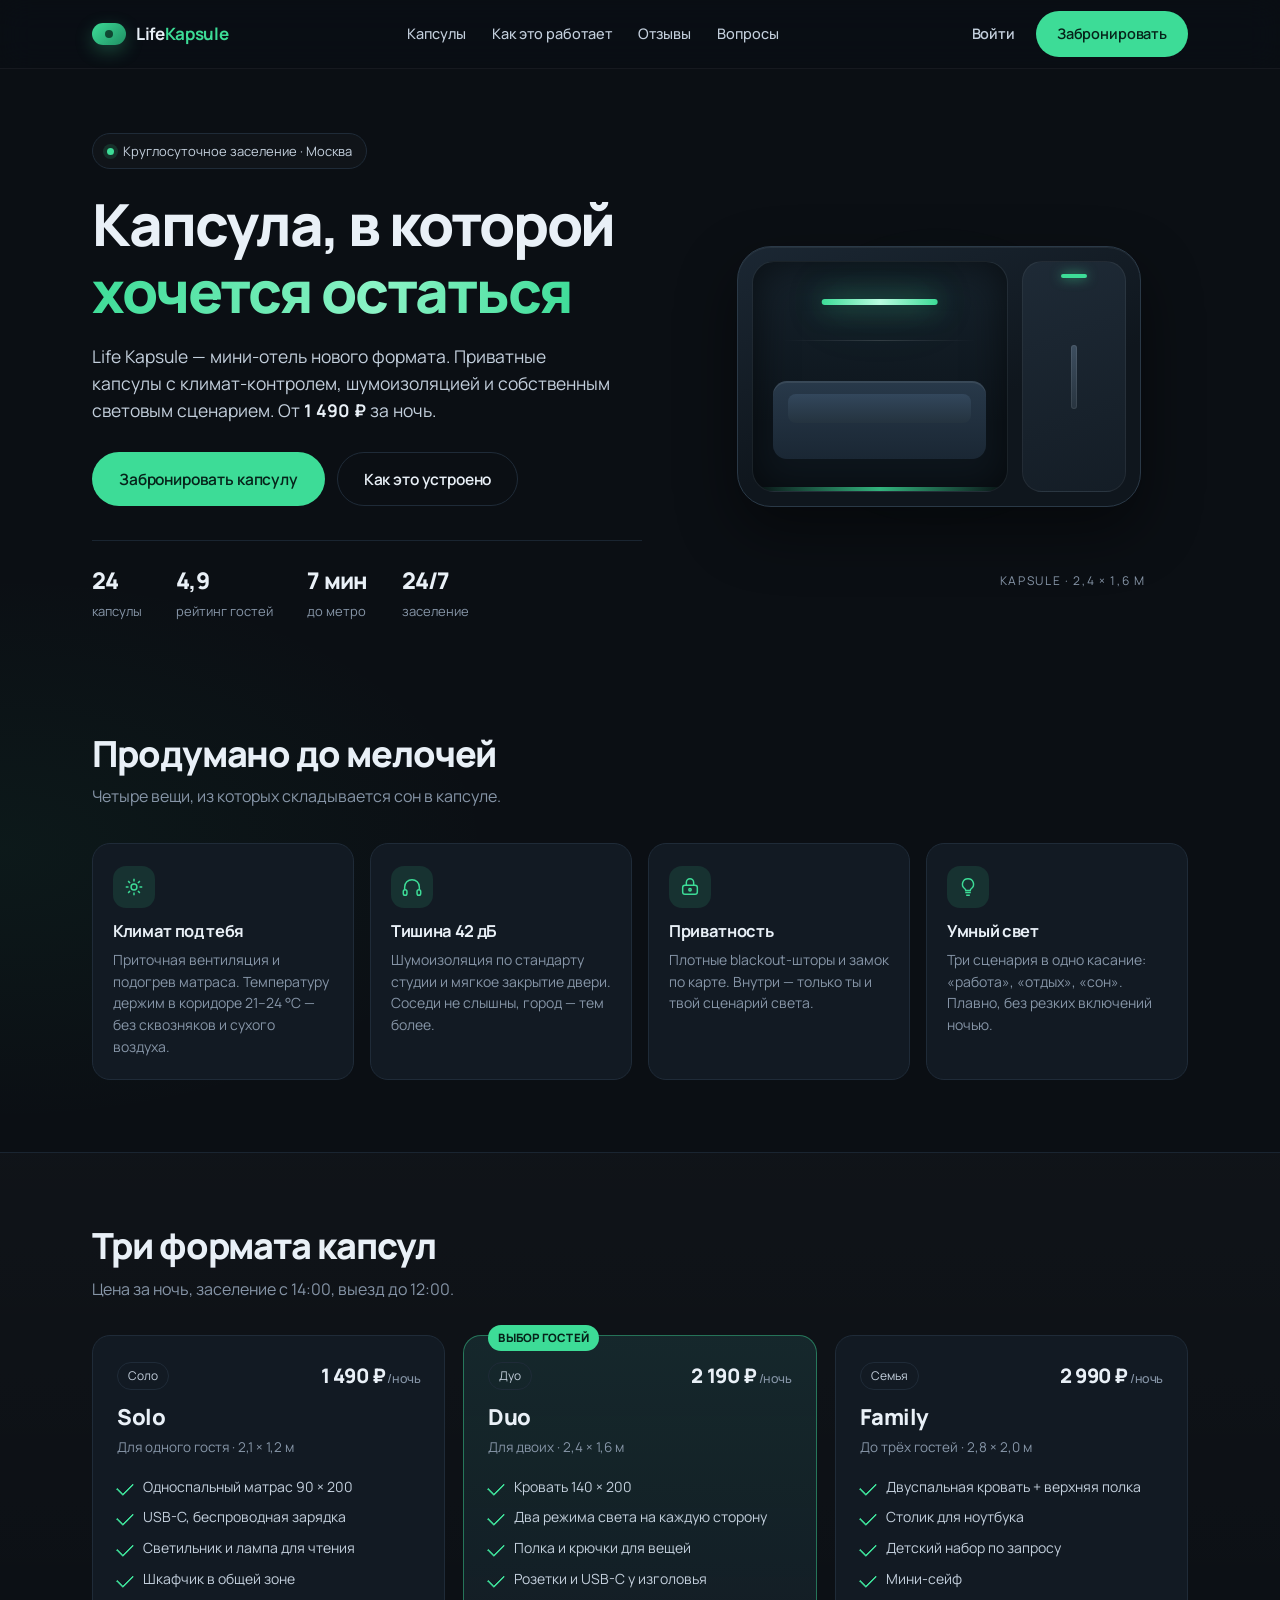
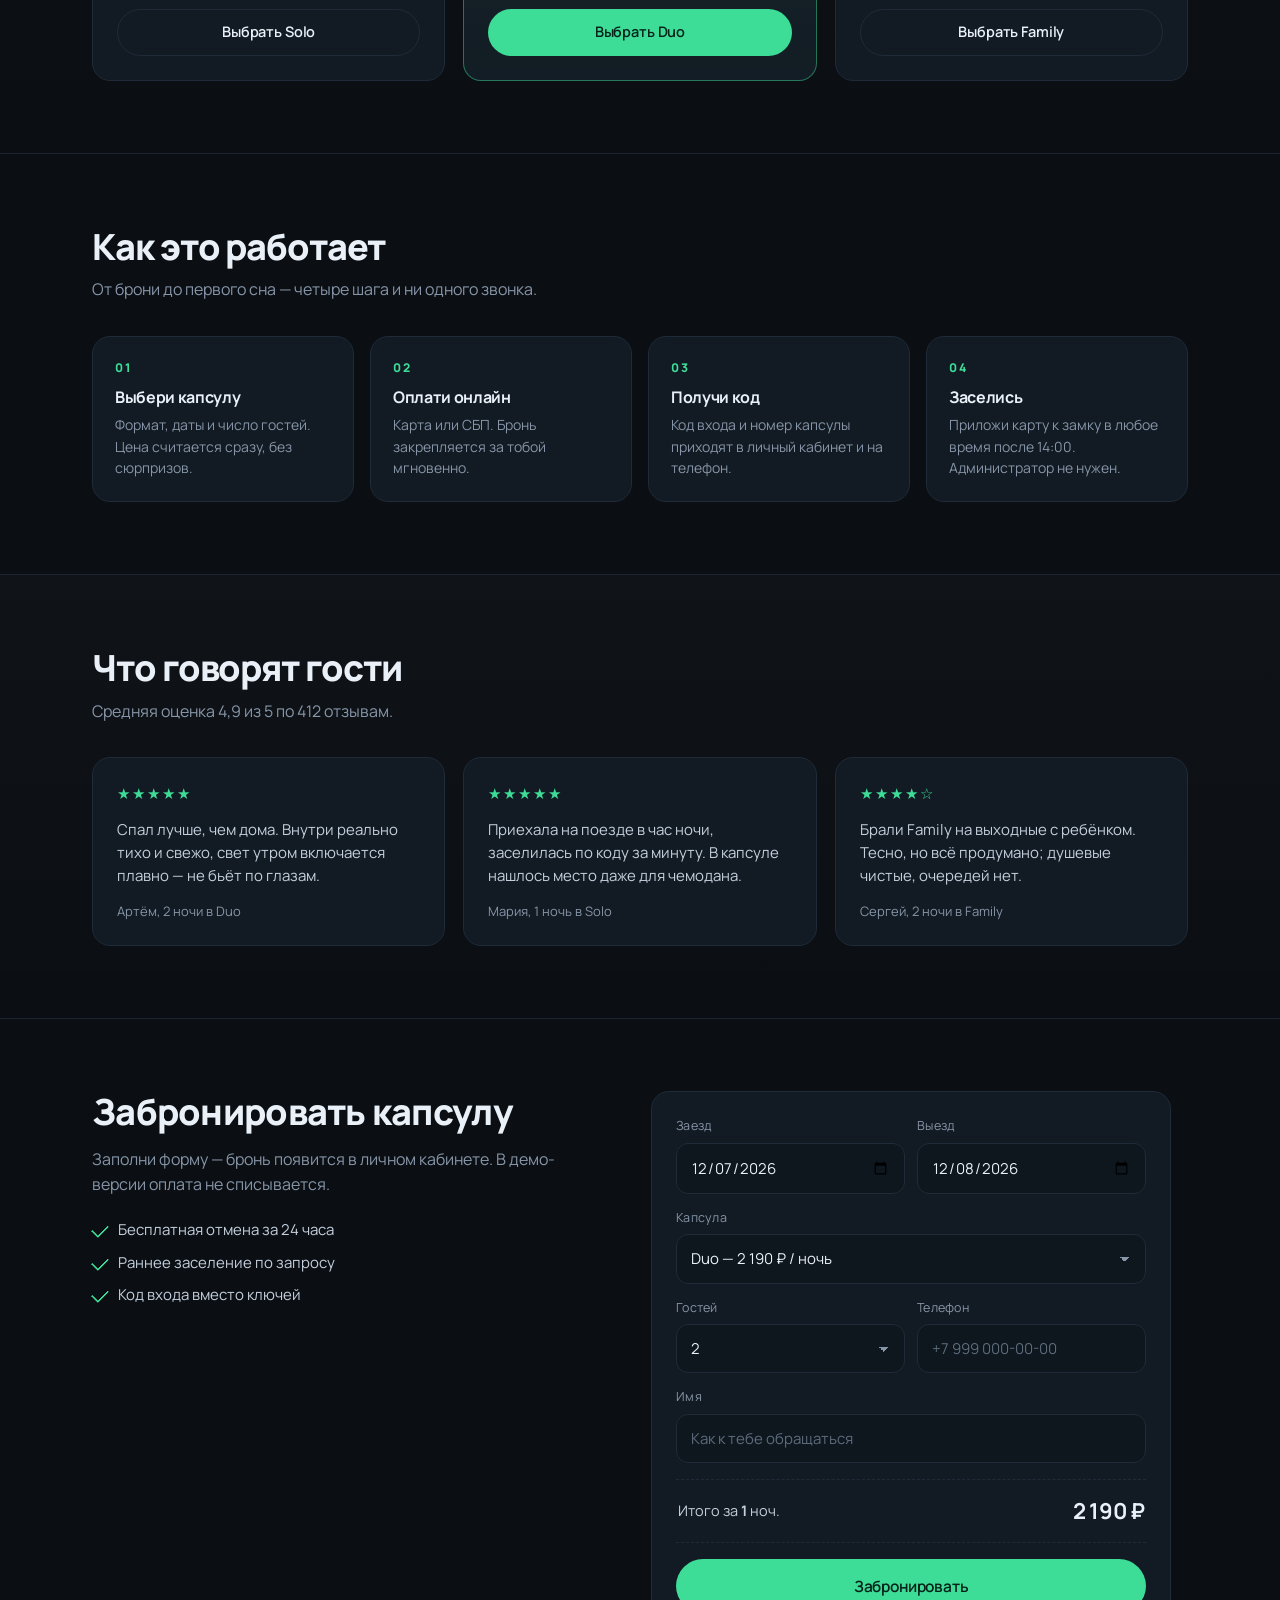
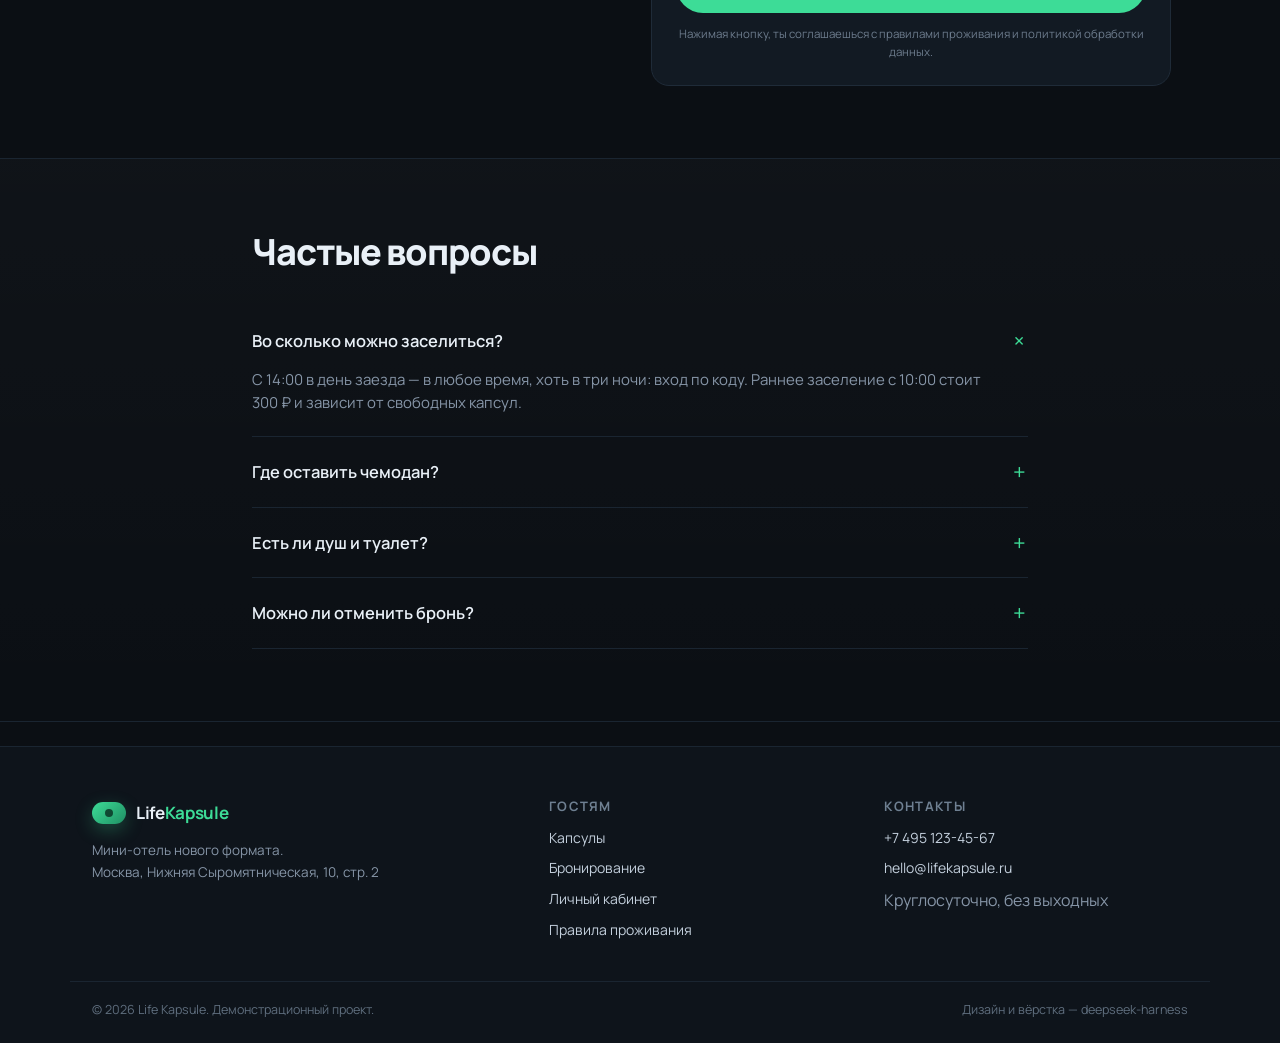
==== index.html @ 05066572 "Life Kapsule: initial" ====
<!doctype html>
<html lang="ru">
<head>
<meta charset="utf-8">
<meta name="viewport" content="width=device-width, initial-scale=1">
<title>Life Kapsule — капсульный мини-отель в Москве</title>
<meta name="description" content="Life Kapsule — приватные капсулы с климат-контролем, шумоизоляцией и умным светом. От 1 490 ₽ за ночь в центре Москвы.">
<meta property="og:title" content="Life Kapsule — капсула, в которой хочется остаться">
<meta property="og:description" content="Мини-отель нового формата: приватные капсулы, тишина и сервис отеля.">
<meta name="theme-color" content="#0B0F14">
<link rel="icon" href="data:image/svg+xml,%3Csvg xmlns='http://www.w3.org/2000/svg' viewBox='0 0 32 32'%3E%3Crect width='32' height='32' rx='9' fill='%230B0F14'/%3E%3Crect x='7' y='11' width='18' height='10' rx='5' fill='%233DDC97'/%3E%3C/svg%3E">
<link rel="preconnect" href="https://fonts.googleapis.com">
<link rel="preconnect" href="https://fonts.gstatic.com" crossorigin>
<link href="https://fonts.googleapis.com/css2?family=Manrope:wght@400;500;600;700;800&display=swap" rel="stylesheet">
<link rel="stylesheet" href="assets/css/style.css">
</head>
<body data-page="landing">

<header class="site-header">
  <div class="container header-inner">
    <a class="brand" href="index.html" aria-label="Life Kapsule — на главную">
      <span class="brand-mark" aria-hidden="true"><i></i></span>
      <span class="brand-text">Life<b>Kapsule</b></span>
    </a>

    <nav class="nav" id="nav" aria-label="Основная навигация">
      <a href="#capsules">Капсулы</a>
      <a href="#how">Как это работает</a>
      <a href="#reviews">Отзывы</a>
      <a href="#faq">Вопросы</a>
      <a href="lk.html" class="nav-lk">Личный кабинет</a>
    </nav>

    <div class="header-actions">
      <a class="btn btn-ghost" href="lk.html">Войти</a>
      <a class="btn btn-primary" href="#booking">Забронировать</a>
      <button class="burger" id="burger" aria-label="Меню" aria-expanded="false" aria-controls="nav">
        <span></span><span></span><span></span>
      </button>
    </div>
  </div>
</header>

<main>

  <!-- HERO -->
  <section class="hero">
    <div class="container hero-grid">
      <div class="hero-copy">
        <p class="eyebrow"><span class="dot-live"></span> Круглосуточное заселение · Москва</p>
        <h1>Капсула, в которой<br><span class="grad">хочется остаться</span></h1>
        <p class="lead">Life Kapsule — мини-отель нового формата. Приватные капсулы с климат-контролем,
          шумоизоляцией и собственным световым сценарием. От <b>1 490 ₽</b> за ночь.</p>
        <div class="hero-actions">
          <a class="btn btn-primary btn-lg" href="#booking">Забронировать капсулу</a>
          <a class="btn btn-outline btn-lg" href="#how">Как это устроено</a>
        </div>
        <dl class="stats">
          <div><dt>24</dt><dd>капсулы</dd></div>
          <div><dt>4,9</dt><dd>рейтинг гостей</dd></div>
          <div><dt>7 мин</dt><dd>до метро</dd></div>
          <div><dt>24/7</dt><dd>заселение</dd></div>
        </dl>
      </div>

      <div class="hero-visual" aria-hidden="true">
        <div class="capsule-art">
          <div class="capsule-glow"></div>
          <div class="capsule-shell">
            <div class="capsule-window">
              <div class="capsule-lamp"></div>
              <div class="capsule-mattress"></div>
              <div class="capsule-glowline"></div>
            </div>
            <div class="capsule-door">
              <span class="capsule-led"></span>
              <span class="capsule-handle"></span>
            </div>
          </div>
          <div class="capsule-caption">kapsule · 2,4 × 1,6 м</div>
        </div>
      </div>
    </div>
  </section>

  <!-- FEATURES -->
  <section class="section" id="features">
    <div class="container">
      <div class="section-head">
        <h2>Продумано до мелочей</h2>
        <p>Четыре вещи, из которых складывается сон в капсуле.</p>
      </div>
      <div class="grid-4">
        <article class="feature">
          <span class="feature-ico" aria-hidden="true">
            <svg viewBox="0 0 24 24" fill="none" stroke="currentColor" stroke-width="1.6"><path d="M12 3v3M12 18v3M3 12h3M18 12h3M5.6 5.6l2.1 2.1M16.3 16.3l2.1 2.1M18.4 5.6l-2.1 2.1M7.7 16.3l-2.1 2.1"/><circle cx="12" cy="12" r="3.2"/></svg>
          </span>
          <h3>Климат под тебя</h3>
          <p>Приточная вентиляция и подогрев матраса. Температуру держим в коридоре 21–24 °C — без сквозняков и сухого воздуха.</p>
        </article>
        <article class="feature">
          <span class="feature-ico" aria-hidden="true">
            <svg viewBox="0 0 24 24" fill="none" stroke="currentColor" stroke-width="1.6"><path d="M4 15v-3a8 8 0 1 1 16 0v3"/><rect x="2.5" y="15" width="4" height="6" rx="2"/><rect x="17.5" y="15" width="4" height="6" rx="2"/></svg>
          </span>
          <h3>Тишина 42 дБ</h3>
          <p>Шумоизоляция по стандарту студии и мягкое закрытие двери. Соседи не слышны, город — тем более.</p>
        </article>
        <article class="feature">
          <span class="feature-ico" aria-hidden="true">
            <svg viewBox="0 0 24 24" fill="none" stroke="currentColor" stroke-width="1.6"><rect x="4" y="10" width="16" height="10" rx="2.5"/><path d="M8 10V7a4 4 0 0 1 8 0v3"/><circle cx="12" cy="15" r="1.3"/></svg>
          </span>
          <h3>Приватность</h3>
          <p>Плотные blackout-шторы и замок по карте. Внутри — только ты и твой сценарий света.</p>
        </article>
        <article class="feature">
          <span class="feature-ico" aria-hidden="true">
            <svg viewBox="0 0 24 24" fill="none" stroke="currentColor" stroke-width="1.6"><path d="M9 18h6M10 21h4"/><path d="M12 3a6 6 0 0 0-3.5 10.9c.6.5 1 1.2 1 2h5c0-.8.4-1.5 1-2A6 6 0 0 0 12 3Z"/></svg>
          </span>
          <h3>Умный свет</h3>
          <p>Три сценария в одно касание: «работа», «отдых», «сон». Плавно, без резких включений ночью.</p>
        </article>
      </div>
    </div>
  </section>

  <!-- CAPSULES -->
  <section class="section section-alt" id="capsules">
    <div class="container">
      <div class="section-head">
        <h2>Три формата капсул</h2>
        <p>Цена за ночь, заселение с 14:00, выезд до 12:00.</p>
      </div>

      <div class="grid-3" id="capsuleCards">
        <article class="card capsule-card" data-type="Solo">
          <div class="card-top">
            <span class="tag">Соло</span>
            <span class="price">1 490 ₽<small>/ночь</small></span>
          </div>
          <h3>Solo</h3>
          <p class="card-sub">Для одного гостя · 2,1 × 1,2 м</p>
          <ul class="ticks">
            <li>Односпальный матрас 90 × 200</li>
            <li>USB-C, беспроводная зарядка</li>
            <li>Светильник и лампа для чтения</li>
            <li>Шкафчик в общей зоне</li>
          </ul>
          <button class="btn btn-outline btn-block choose" data-capsule="Solo">Выбрать Solo</button>
        </article>

        <article class="card capsule-card featured" data-type="Duo">
          <span class="badge">Выбор гостей</span>
          <div class="card-top">
            <span class="tag">Дуо</span>
            <span class="price">2 190 ₽<small>/ночь</small></span>
          </div>
          <h3>Duo</h3>
          <p class="card-sub">Для двоих · 2,4 × 1,6 м</p>
          <ul class="ticks">
            <li>Кровать 140 × 200</li>
            <li>Два режима света на каждую сторону</li>
            <li>Полка и крючки для вещей</li>
            <li>Розетки и USB-C у изголовья</li>
          </ul>
          <button class="btn btn-primary btn-block choose" data-capsule="Duo">Выбрать Duo</button>
        </article>

        <article class="card capsule-card" data-type="Family">
          <div class="card-top">
            <span class="tag">Семья</span>
            <span class="price">2 990 ₽<small>/ночь</small></span>
          </div>
          <h3>Family</h3>
          <p class="card-sub">До трёх гостей · 2,8 × 2,0 м</p>
          <ul class="ticks">
            <li>Двуспальная кровать + верхняя полка</li>
            <li>Столик для ноутбука</li>
            <li>Детский набор по запросу</li>
            <li>Мини-сейф</li>
          </ul>
          <button class="btn btn-outline btn-block choose" data-capsule="Family">Выбрать Family</button>
        </article>
      </div>
    </div>
  </section>

  <!-- HOW -->
  <section class="section" id="how">
    <div class="container">
      <div class="section-head">
        <h2>Как это работает</h2>
        <p>От брони до первого сна — четыре шага и ни одного звонка.</p>
      </div>
      <ol class="steps">
        <li class="step"><span class="step-n">01</span><h3>Выбери капсулу</h3><p>Формат, даты и число гостей. Цена считается сразу, без сюрпризов.</p></li>
        <li class="step"><span class="step-n">02</span><h3>Оплати онлайн</h3><p>Карта или СБП. Бронь закрепляется за тобой мгновенно.</p></li>
        <li class="step"><span class="step-n">03</span><h3>Получи код</h3><p>Код входа и номер капсулы приходят в личный кабинет и на телефон.</p></li>
        <li class="step"><span class="step-n">04</span><h3>Заселись</h3><p>Приложи карту к замку в любое время после 14:00. Администратор не нужен.</p></li>
      </ol>
    </div>
  </section>

  <!-- REVIEWS -->
  <section class="section section-alt" id="reviews">
    <div class="container">
      <div class="section-head">
        <h2>Что говорят гости</h2>
        <p>Средняя оценка 4,9 из 5 по 412 отзывам.</p>
      </div>
      <div class="grid-3">
        <figure class="review">
          <div class="stars" aria-label="5 из 5">★★★★★</div>
          <blockquote>Спал лучше, чем дома. Внутри реально тихо и свежо, свет утром включается плавно — не бьёт по глазам.</blockquote>
          <figcaption>Артём, 2 ночи в Duo</figcaption>
        </figure>
        <figure class="review">
          <div class="stars" aria-label="5 из 5">★★★★★</div>
          <blockquote>Приехала на поезде в час ночи, заселилась по коду за минуту. В капсуле нашлось место даже для чемодана.</blockquote>
          <figcaption>Мария, 1 ночь в Solo</figcaption>
        </figure>
        <figure class="review">
          <div class="stars" aria-label="4 из 5">★★★★☆</div>
          <blockquote>Брали Family на выходные с ребёнком. Тесно, но всё продумано; душевые чистые, очередей нет.</blockquote>
          <figcaption>Сергей, 2 ночи в Family</figcaption>
        </figure>
      </div>
    </div>
  </section>

  <!-- BOOKING -->
  <section class="section" id="booking">
    <div class="container booking-grid">
      <div class="booking-copy">
        <h2>Забронировать капсулу</h2>
        <p>Заполни форму — бронь появится в личном кабинете. В демо-версии оплата не списывается.</p>
        <ul class="ticks ticks-lg">
          <li>Бесплатная отмена за 24 часа</li>
          <li>Раннее заселение по запросу</li>
          <li>Код входа вместо ключей</li>
        </ul>
      </div>

      <form class="card form" id="bookingForm" novalidate>
        <div class="field-row">
          <label class="field">
            <span>Заезд</span>
            <input type="date" id="checkin" name="checkin" required>
          </label>
          <label class="field">
            <span>Выезд</span>
            <input type="date" id="checkout" name="checkout" required>
          </label>
        </div>

        <label class="field">
          <span>Капсула</span>
          <select id="capsule" name="capsule" required>
            <option value="Solo" data-price="1490">Solo — 1 490 ₽ / ночь</option>
            <option value="Duo" data-price="2190" selected>Duo — 2 190 ₽ / ночь</option>
            <option value="Family" data-price="2990">Family — 2 990 ₽ / ночь</option>
          </select>
        </label>

        <div class="field-row">
          <label class="field">
            <span>Гостей</span>
            <select id="guests" name="guests">
              <option>1</option><option selected>2</option><option>3</option>
            </select>
          </label>
          <label class="field">
            <span>Телефон</span>
            <input type="tel" id="phone" name="phone" placeholder="+7 999 000-00-00" autocomplete="tel" required>
          </label>
        </div>

        <label class="field">
          <span>Имя</span>
          <input type="text" id="name" name="name" placeholder="Как к тебе обращаться" autocomplete="name" required>
        </label>

        <div class="total" id="total">
          <span>Итого за <b id="nights">1</b> ноч.</span>
          <strong id="totalSum">2 190 ₽</strong>
        </div>

        <button class="btn btn-primary btn-lg btn-block" type="submit">Забронировать</button>
        <p class="form-note">Нажимая кнопку, ты соглашаешься с правилами проживания и политикой обработки данных.</p>
        <p class="form-error" id="formError" role="alert" hidden></p>
      </form>
    </div>
  </section>

  <!-- FAQ -->
  <section class="section section-alt" id="faq">
    <div class="container narrow">
      <div class="section-head">
        <h2>Частые вопросы</h2>
      </div>
      <details class="faq" open>
        <summary>Во сколько можно заселиться?</summary>
        <p>С 14:00 в день заезда — в любое время, хоть в три ночи: вход по коду. Раннее заселение с 10:00 стоит 300 ₽ и зависит от свободных капсул.</p>
      </details>
      <details class="faq">
        <summary>Где оставить чемодан?</summary>
        <p>В капсуле есть полка под ручную кладь до 55 × 40 × 20 см. Для больших чемоданов — запирающиеся ячейки в общей зоне, бесплатно на время проживания.</p>
      </details>
      <details class="faq">
        <summary>Есть ли душ и туалет?</summary>
        <p>Да, общие душевые и санузлы на этаже — четыре кабины и две душевые. Полотенца, тапочки и косметика включены в стоимость.</p>
      </details>
      <details class="faq">
        <summary>Можно ли отменить бронь?</summary>
        <p>Бесплатно — не позднее чем за 24 часа до заезда. Позже удерживается стоимость первой ночи. Отмена — в личном кабинете, в один клик.</p>
      </details>
    </div>
  </section>

</main>

<footer class="site-footer">
  <div class="container footer-inner">
    <div class="footer-brand">
      <a class="brand" href="index.html">
        <span class="brand-mark" aria-hidden="true"><i></i></span>
        <span class="brand-text">Life<b>Kapsule</b></span>
      </a>
      <p>Мини-отель нового формата.<br>Москва, Нижняя Сыромятническая, 10, стр. 2</p>
    </div>
    <div class="footer-col">
      <h4>Гостям</h4>
      <a href="#capsules">Капсулы</a>
      <a href="#booking">Бронирование</a>
      <a href="lk.html">Личный кабинет</a>
      <a href="#faq">Правила проживания</a>
    </div>
    <div class="footer-col">
      <h4>Контакты</h4>
      <a href="tel:+74951234567">+7 495 123-45-67</a>
      <a href="mailto:hello@lifekapsule.ru">hello@lifekapsule.ru</a>
      <p class="muted">Круглосуточно, без выходных</p>
    </div>
  </div>
  <div class="container footer-bottom">
    <span>© 2026 Life Kapsule. Демонстрационный проект.</span>
    <span>Дизайн и вёрстка — deepseek-harness</span>
  </div>
</footer>

<div class="toast" id="toast" role="status" aria-live="polite"></div>

<script src="assets/js/app.js"></script>
</body>
</html>
---- assets/css/style.css ----
/* ============================================================
   Life Kapsule — общие стили
   ============================================================ */

:root{
  --bg:#0B0F14;
  --bg-soft:#0E141B;
  --surface:#121A23;
  --surface-2:#16202B;
  --line:#1F2B38;
  --line-soft:#1A2531;
  --ink:#E9F0F7;
  --ink-2:#C3CFDC;
  --muted:#8695A7;
  --accent:#3DDC97;
  --accent-2:#22B87A;
  --accent-soft:rgba(61,220,151,.12);
  --warn:#F2B25C;
  --danger:#FF6B6B;
  --radius:18px;
  --radius-sm:12px;
  --shadow:0 24px 60px rgba(0,0,0,.45);
  --container:1140px;
  --font:"Manrope",-apple-system,BlinkMacSystemFont,"Segoe UI",Roboto,Inter,sans-serif;
}

*{box-sizing:border-box}
html{scroll-behavior:smooth}
body{
  margin:0;
  background:
    radial-gradient(1200px 600px at 80% -10%, rgba(61,220,151,.10), transparent 60%),
    radial-gradient(900px 500px at 0% 20%, rgba(34,184,122,.06), transparent 55%),
    var(--bg);
  color:var(--ink);
  font-family:var(--font);
  font-size:16px;
  line-height:1.55;
  -webkit-font-smoothing:antialiased;
}
img{max-width:100%;display:block}
a{color:inherit;text-decoration:none}
button{font:inherit}
h1,h2,h3,h4{margin:0;line-height:1.15;letter-spacing:-.02em}
p{margin:0}
ul,ol{margin:0;padding:0;list-style:none}

.container{max-width:var(--container);margin:0 auto;padding:0 22px}
.narrow{max-width:820px}
.muted{color:var(--muted)}

/* ---------- buttons ---------- */
.btn{
  display:inline-flex;align-items:center;justify-content:center;gap:8px;
  border:1px solid transparent;border-radius:999px;
  padding:11px 20px;font-size:14.5px;font-weight:600;letter-spacing:-.01em;
  cursor:pointer;transition:transform .15s ease, background .2s ease, border-color .2s ease, color .2s ease;
  white-space:nowrap;
}
.btn:active{transform:translateY(1px)}
.btn-primary{background:var(--accent);color:#06231A}
.btn-primary:hover{background:#4FEBAA}
.btn-outline{border-color:var(--line);color:var(--ink);background:transparent}
.btn-outline:hover{border-color:#2E4054;background:rgba(255,255,255,.03)}
.btn-ghost{color:var(--ink-2);padding:10px 12px}
.btn-ghost:hover{color:var(--ink)}
.btn-lg{padding:14px 26px;font-size:15.5px}
.btn-block{width:100%}
.btn:focus-visible,a:focus-visible,input:focus-visible,select:focus-visible,summary:focus-visible{
  outline:2px solid var(--accent);outline-offset:2px
}

/* ---------- header ---------- */
.site-header{
  position:sticky;top:0;z-index:50;
  background:rgba(11,15,20,.72);
  backdrop-filter:saturate(160%) blur(16px);
  -webkit-backdrop-filter:saturate(160%) blur(16px);
  border-bottom:1px solid rgba(255,255,255,.05);
}
.header-inner{display:flex;align-items:center;justify-content:space-between;gap:16px;height:68px}
.brand{display:inline-flex;align-items:center;gap:10px;font-weight:700;font-size:17px;letter-spacing:-.02em}
.brand b{font-weight:700;color:var(--accent)}
.brand-mark{
  width:34px;height:22px;border-radius:11px;background:linear-gradient(135deg,#3DDC97,#1F8F63);
  display:inline-flex;align-items:center;justify-content:center;position:relative;flex:none;
  box-shadow:0 6px 18px rgba(61,220,151,.28);
}
.brand-mark i{width:8px;height:8px;border-radius:50%;background:#06231A;opacity:.75}

.nav{display:flex;align-items:center;gap:26px}
.nav a{color:var(--ink-2);font-size:14.5px;font-weight:500;transition:color .18s}
.nav a:hover{color:var(--ink)}
.nav-lk{display:none}
.header-actions{display:flex;align-items:center;gap:8px}

.burger{display:none;width:42px;height:42px;border:1px solid var(--line);border-radius:12px;background:transparent;cursor:pointer;padding:0;position:relative}
.burger span{position:absolute;left:11px;right:11px;height:2px;background:var(--ink);border-radius:2px;transition:.2s}
.burger span:nth-child(1){top:16px}
.burger span:nth-child(2){top:20px}
.burger span:nth-child(3){top:24px}
.burger[aria-expanded="true"] span:nth-child(1){transform:translateY(4px) rotate(45deg)}
.burger[aria-expanded="true"] span:nth-child(2){opacity:0}
.burger[aria-expanded="true"] span:nth-child(3){transform:translateY(-4px) rotate(-45deg)}

/* ---------- hero ---------- */
.hero{padding:64px 0 40px;overflow:hidden}
.hero-grid{display:grid;grid-template-columns:1.05fr .95fr;gap:48px;align-items:center}
.eyebrow{display:inline-flex;align-items:center;gap:9px;color:var(--ink-2);font-size:13px;
  border:1px solid var(--line);border-radius:999px;padding:7px 14px;background:rgba(255,255,255,.02)}
.dot-live{width:7px;height:7px;border-radius:50%;background:var(--accent);box-shadow:0 0 0 4px rgba(61,220,151,.14)}
.hero h1{font-size:clamp(36px,5vw,58px);font-weight:800;margin:22px 0 18px;letter-spacing:-.035em}
.grad{background:linear-gradient(100deg,#3DDC97,#8BF3C6 60%,#3DDC97);-webkit-background-clip:text;background-clip:text;color:transparent}
.lead{color:var(--ink-2);font-size:17.5px;max-width:520px}
.lead b{color:var(--ink)}
.hero-actions{display:flex;gap:12px;flex-wrap:wrap;margin:28px 0 34px}
.stats{display:flex;gap:34px;flex-wrap:wrap;margin:0;border-top:1px solid var(--line-soft);padding-top:22px}
.stats div{display:flex;flex-direction:column;gap:2px}
.stats dt{font-size:23px;font-weight:800;letter-spacing:-.03em}
.stats dd{margin:0;color:var(--muted);font-size:13px}

/* ---------- capsule illustration ---------- */
.hero-visual{display:flex;justify-content:center}
.capsule-art{position:relative;width:100%;max-width:470px;aspect-ratio:1/.92;display:grid;place-items:center}
.capsule-glow{position:absolute;inset:8% 4%;background:radial-gradient(closest-side,rgba(61,220,151,.22),transparent 70%);filter:blur(20px)}
.capsule-shell{
  position:relative;width:86%;aspect-ratio:1.55/1;border-radius:34px;
  background:linear-gradient(160deg,#1B2733,#0F161D 60%);
  border:1px solid #2A3947;
  box-shadow:var(--shadow), inset 0 1px 0 rgba(255,255,255,.06);
  display:flex;overflow:hidden;
}
.capsule-window{
  flex:1;margin:14px;border-radius:22px;position:relative;
  background:linear-gradient(180deg,#16222C,#0D151C 70%);
  border:1px solid rgba(255,255,255,.06);
  box-shadow:inset 0 0 40px rgba(0,0,0,.6);
  overflow:hidden;
}
.capsule-window::after{
  content:"";position:absolute;left:12%;right:12%;top:34%;height:1px;
  background:linear-gradient(90deg,transparent,rgba(255,255,255,.14),transparent);
}
.capsule-lamp{
  position:absolute;left:50%;top:16%;transform:translateX(-50%);
  width:46%;height:6px;border-radius:6px;background:linear-gradient(90deg,#3DDC97,#B9FBE0,#3DDC97);
  box-shadow:0 0 26px rgba(61,220,151,.65),0 0 60px rgba(61,220,151,.28);
}
.capsule-mattress{
  position:absolute;left:8%;right:8%;bottom:14%;height:34%;border-radius:14px;
  background:linear-gradient(180deg,#28394A,#1A2734);
  box-shadow:inset 0 2px 0 rgba(255,255,255,.08);
}
.capsule-mattress::before{
  content:"";position:absolute;left:7%;right:7%;top:16%;height:38%;border-radius:8px;
  background:linear-gradient(180deg,#33475C,#24333F);
}
.capsule-glowline{
  position:absolute;left:0;right:0;bottom:0;height:4px;
  background:linear-gradient(90deg,transparent,rgba(61,220,151,.8),transparent);
}
.capsule-door{
  width:26%;margin:14px 14px 14px 0;border-radius:20px;
  background:linear-gradient(160deg,#1E2A36,#141D26);
  border:1px solid rgba(255,255,255,.06);
  position:relative;display:grid;place-items:center;
}
.capsule-led{
  position:absolute;top:12px;left:50%;transform:translateX(-50%);
  width:26px;height:4px;border-radius:4px;background:var(--accent);
  box-shadow:0 0 12px rgba(61,220,151,.8);
}
.capsule-handle{
  width:6px;height:64px;border-radius:6px;
  background:linear-gradient(180deg,#3D4E5F,#28343F);
  box-shadow:inset 0 0 0 1px rgba(255,255,255,.08);
}
.capsule-caption{
  position:absolute;bottom:2px;right:6%;font-size:12px;color:var(--muted);
  letter-spacing:.14em;text-transform:uppercase;
}

/* ---------- sections ---------- */
.section{padding:72px 0}
.section-alt{background:linear-gradient(180deg,rgba(255,255,255,.018),rgba(255,255,255,0));border-top:1px solid var(--line-soft);border-bottom:1px solid var(--line-soft)}
.section-head{max-width:620px;margin-bottom:34px}
.section-head h2{font-size:clamp(26px,3vw,36px);font-weight:800;letter-spacing:-.03em}
.section-head p{color:var(--muted);margin-top:10px;font-size:16px}

.grid-4{display:grid;grid-template-columns:repeat(4,1fr);gap:16px}
.grid-3{display:grid;grid-template-columns:repeat(3,1fr);gap:18px}

.feature{
  background:var(--surface);border:1px solid var(--line);border-radius:var(--radius);
  padding:22px 20px;transition:transform .2s ease, border-color .2s ease;
}
.feature:hover{transform:translateY(-3px);border-color:#2B3C4C}
.feature-ico{
  display:inline-grid;place-items:center;width:42px;height:42px;border-radius:13px;
  background:var(--accent-soft);color:var(--accent);margin-bottom:14px;
}
.feature-ico svg{width:22px;height:22px}
.feature h3{font-size:16.5px;font-weight:700;margin-bottom:8px}
.feature p{color:var(--muted);font-size:14px}

/* ---------- capsules ---------- */
.card{
  background:var(--surface);border:1px solid var(--line);border-radius:var(--radius);
  padding:24px;position:relative;
}
.capsule-card{display:flex;flex-direction:column;gap:14px;transition:transform .2s,border-color .2s,box-shadow .2s}
.capsule-card:hover{transform:translateY(-3px);border-color:#2E4152;box-shadow:0 18px 40px rgba(0,0,0,.28)}
.capsule-card.featured{border-color:rgba(61,220,151,.45);background:linear-gradient(180deg,rgba(61,220,151,.07),rgba(61,220,151,.01)),var(--surface)}
.badge{
  position:absolute;top:-11px;left:24px;background:var(--accent);color:#06231A;
  font-size:11.5px;font-weight:800;letter-spacing:.02em;padding:4px 10px;border-radius:999px;text-transform:uppercase;
}
.card-top{display:flex;align-items:center;justify-content:space-between;gap:10px}
.tag{border:1px solid var(--line);border-radius:999px;padding:4px 10px;font-size:12px;color:var(--ink-2)}
.price{font-size:20px;font-weight:800;letter-spacing:-.02em}
.price small{font-size:12.5px;font-weight:500;color:var(--muted);margin-left:2px}
.capsule-card h3{font-size:22px;font-weight:800}
.card-sub{color:var(--muted);font-size:13.5px;margin-top:-8px}
.ticks{display:grid;gap:9px;margin:4px 0 6px}
.ticks li{position:relative;padding-left:26px;color:var(--ink-2);font-size:14px}
.ticks li::before{
  content:"";position:absolute;left:0;top:6px;width:14px;height:8px;
  border-left:2px solid var(--accent);border-bottom:2px solid var(--accent);
  transform:rotate(-45deg);border-radius:1px;
}
.ticks-lg li{font-size:15px}
.capsule-card .btn{margin-top:auto}

/* ---------- steps ---------- */
.steps{display:grid;grid-template-columns:repeat(4,1fr);gap:16px;counter-reset:s}
.step{position:relative;padding:22px;border:1px solid var(--line);border-radius:var(--radius);background:var(--surface)}
.step-n{display:block;font-size:12px;font-weight:800;letter-spacing:.18em;color:var(--accent);margin-bottom:10px}
.step h3{font-size:16px;margin-bottom:8px}
.step p{color:var(--muted);font-size:14px}

/* ---------- reviews ---------- */
.review{background:var(--surface);border:1px solid var(--line);border-radius:var(--radius);padding:24px;margin:0}
.stars{color:var(--accent);letter-spacing:2px;font-size:15px;margin-bottom:12px}
.review blockquote{margin:0;font-size:15px;color:var(--ink-2)}
.review figcaption{margin-top:14px;color:var(--muted);font-size:13px}

/* ---------- booking ---------- */
.booking-grid{display:grid;grid-template-columns:1fr 1.05fr;gap:48px;align-items:start}
.booking-copy h2{font-size:clamp(26px,3vw,36px);font-weight:800;margin-bottom:14px}
.booking-copy p{color:var(--muted);margin-bottom:22px}

.form{max-width:520px;width:100%;display:grid;gap:14px}
.field{display:grid;gap:7px}
.field span{font-size:12.5px;color:var(--muted);letter-spacing:.02em}
.field input,.field select{
  width:100%;background:#0E161E;border:1px solid var(--line);border-radius:12px;
  padding:12px 14px;color:var(--ink);font:inherit;font-size:15px;
  transition:border-color .18s, box-shadow .18s;
  appearance:none;
}
.field select{
  background-image:linear-gradient(45deg,transparent 50%,var(--muted) 50%),linear-gradient(135deg,var(--muted) 50%,transparent 50%);
  background-position:calc(100% - 20px) 51%,calc(100% - 15px) 51%;
  background-size:5px 5px,5px 5px;background-repeat:no-repeat;
}
.field input::placeholder{color:#5C6B7C}
.field input:focus,.field select:focus{outline:none;border-color:var(--accent);box-shadow:0 0 0 4px rgba(61,220,151,.12)}
.field input:invalid:not(:placeholder-shown){border-color:rgba(255,107,107,.55)}
.field-row{display:grid;grid-template-columns:1fr 1fr;gap:12px}
.total{
  display:flex;align-items:center;justify-content:space-between;
  border-top:1px dashed var(--line);border-bottom:1px dashed var(--line);
  padding:14px 2px;margin:2px 0 2px;color:var(--ink-2);font-size:14.5px;
}
.total strong{font-size:22px;color:var(--ink);letter-spacing:-.02em}
.form-note{color:#6D7C8D;font-size:11.5px;text-align:center;margin-top:-2px}
.form-error{color:#FF8E8E;font-size:13px;text-align:center}

/* ---------- faq ---------- */
.faq{border-bottom:1px solid var(--line-soft);padding:4px 0}
.faq summary{
  cursor:pointer;padding:18px 30px 18px 0;position:relative;font-weight:600;font-size:16.5px;list-style:none;
}
.faq summary::-webkit-details-marker{display:none}
.faq summary::after{
  content:"+";position:absolute;right:2px;top:50%;transform:translateY(-50%);
  color:var(--accent);font-size:22px;font-weight:400;transition:transform .2s;
}
.faq[open] summary::after{transform:translateY(-50%) rotate(45deg)}
.faq p{color:var(--muted);font-size:15px;padding:0 30px 18px 0;margin-top:-4px}

/* ---------- footer ---------- */
.site-footer{border-top:1px solid var(--line-soft);background:var(--bg-soft);padding:52px 0 24px;margin-top:24px}
.footer-inner{display:grid;grid-template-columns:1.4fr 1fr 1fr;gap:32px}
.footer-brand p{color:var(--muted);font-size:13.5px;margin-top:14px;line-height:1.6}
.footer-col{display:grid;gap:9px;align-content:start}
.footer-col h4{font-size:13px;text-transform:uppercase;letter-spacing:.1em;color:#6F8092;margin-bottom:4px;font-weight:700}
.footer-col a{color:var(--ink-2);font-size:14px}
.footer-col a:hover{color:var(--accent)}
.footer-bottom{
  display:flex;justify-content:space-between;gap:12px;flex-wrap:wrap;
  color:#5F6E7E;font-size:12.5px;margin-top:40px;padding-top:18px;border-top:1px solid var(--line-soft);
}

/* ---------- toast ---------- */
.toast{
  position:fixed;left:50%;bottom:26px;transform:translate(-50%,20px);
  background:#182430;border:1px solid #2B3D4D;color:var(--ink);
  padding:13px 20px;border-radius:14px;font-size:14px;box-shadow:var(--shadow);
  opacity:0;pointer-events:none;transition:.25s ease;z-index:100;max-width:calc(100% - 32px);
}
.toast.show{opacity:1;transform:translate(-50%,0)}

/* ============================================================
   Личный кабинет
   ============================================================ */
.lk-wrap{max-width:1000px;margin:0 auto;padding:36px 22px 70px}
.lk-top{display:flex;align-items:center;justify-content:space-between;gap:16px;flex-wrap:wrap;margin-bottom:22px}
.lk-top h1{font-size:clamp(26px,3.4vw,34px);font-weight:800}
.lk-top p{color:var(--muted);font-size:14px;margin-top:6px}
.demo-flag{
  display:inline-flex;align-items:center;gap:8px;font-size:12px;color:var(--warn);
  border:1px solid rgba(242,178,92,.35);background:rgba(242,178,92,.08);
  padding:6px 12px;border-radius:999px;
}
.lk-grid{display:grid;grid-template-columns:1fr 300px;gap:20px;align-items:start}
.lk-card{background:var(--surface);border:1px solid var(--line);border-radius:var(--radius);padding:22px}
.lk-card h2{font-size:16px;margin-bottom:14px}
.tabs{display:flex;gap:6px;margin-bottom:18px;background:#0F171F;border:1px solid var(--line);border-radius:12px;padding:4px;width:max-content}
.tab{border:0;background:transparent;color:var(--muted);padding:8px 16px;border-radius:9px;cursor:pointer;font-size:13.5px;font-weight:600}
.tab.on{background:var(--surface-2);color:var(--ink)}
.panel[hidden]{display:none}

.booking-item{
  border:1px solid var(--line);border-radius:14px;padding:16px;display:grid;
  grid-template-columns:56px 1fr auto;gap:14px;align-items:center;margin-bottom:10px;
  background:linear-gradient(180deg,rgba(255,255,255,.015),transparent);
}
.booking-item:last-child{margin-bottom:0}
.bi-icon{
  width:56px;height:56px;border-radius:14px;display:grid;place-items:center;
  background:var(--accent-soft);color:var(--accent);font-weight:800;font-size:12px;letter-spacing:.04em;
}
.bi-title{font-weight:700;font-size:15px}
.bi-meta{color:var(--muted);font-size:13px;margin-top:2px}
.bi-actions{display:flex;flex-direction:column;gap:6px;align-items:flex-end}
.bi-price{font-weight:800;font-size:15px}
.link-btn{background:none;border:0;color:var(--muted);font-size:12.5px;cursor:pointer;padding:0;text-decoration:underline}
.link-btn:hover{color:var(--danger)}
.status{font-size:11px;padding:3px 9px;border-radius:999px;font-weight:700;letter-spacing:.02em}
.status.ok{background:rgba(61,220,151,.14);color:var(--accent)}
.status.soon{background:rgba(242,178,92,.14);color:var(--warn)}
.status.past{background:rgba(134,149,167,.14);color:var(--muted)}

.empty{text-align:center;padding:44px 16px;color:var(--muted)}
.empty h3{color:var(--ink);font-size:17px;margin-bottom:8px}
.empty p{font-size:14px;margin-bottom:18px}

.side-stat{display:flex;justify-content:space-between;align-items:baseline;padding:11px 0;border-bottom:1px solid var(--line-soft);font-size:14px;color:var(--muted)}
.side-stat:last-child{border-bottom:0}
.side-stat b{color:var(--ink);font-size:16px}
.bonus{
  background:linear-gradient(135deg,rgba(61,220,151,.16),rgba(61,220,151,.04));
  border:1px solid rgba(61,220,151,.3);border-radius:14px;padding:16px;margin-bottom:14px;
}
.bonus .num{font-size:26px;font-weight:800;color:var(--accent)}
.bonus .lbl{font-size:12.5px;color:var(--ink-2)}

.profile-row{display:flex;justify-content:space-between;gap:12px;padding:12px 0;border-bottom:1px solid var(--line-soft);font-size:14px}
.profile-row:last-child{border-bottom:0}
.profile-row span{color:var(--muted)}
.profile-row b{font-weight:600}

/* ---------- adaptive ---------- */
@media (max-width:980px){
  .hero-grid{grid-template-columns:1fr;gap:34px}
  .hero-visual{order:-1}
  .capsule-art{max-width:420px}
  .grid-4{grid-template-columns:repeat(2,1fr)}
  .grid-3{grid-template-columns:1fr}
  .steps{grid-template-columns:repeat(2,1fr)}
  .booking-grid{grid-template-columns:1fr;gap:28px}
  .lk-grid{grid-template-columns:1fr}
  .footer-inner{grid-template-columns:1fr 1fr}
}
@media (max-width:760px){
  .nav{
    position:fixed;inset:68px 0 auto 0;flex-direction:column;align-items:stretch;gap:0;
    background:#0C1218;border-bottom:1px solid var(--line);padding:8px 22px 18px;
    transform:translateY(-140%);transition:transform .25s ease;z-index:40;
  }
  .nav.open{transform:translateY(0)}
  .nav a{padding:14px 0;border-bottom:1px solid var(--line-soft);font-size:16px}
  .nav-lk{display:block;color:var(--accent)!important}
  .burger{display:block}
  .header-actions .btn-ghost{display:none}
  .header-actions .btn-primary{padding:9px 16px;font-size:13.5px}
  .hero{padding:40px 0 24px}
  .hero h1{font-size:clamp(30px,8vw,40px)}
  .lead{font-size:16px}
  .stats{gap:22px}
  .section{padding:52px 0}
  .grid-4{grid-template-columns:1fr}
  .steps{grid-template-columns:1fr}
  .field-row{grid-template-columns:1fr}
  .booking-item{grid-template-columns:48px 1fr;grid-template-areas:"i t" "a a"}
  .bi-icon{grid-area:i;width:48px;height:48px}
  .bi-title{grid-area:t}
  .bi-actions{grid-area:a;flex-direction:row;justify-content:space-between;align-items:center;margin-top:6px}
  .footer-inner{grid-template-columns:1fr}
  .footer-bottom{flex-direction:column}
  .lk-wrap{padding:24px 18px 56px}
}

@media (prefers-reduced-motion:reduce){
  *{animation:none!important;transition:none!important;scroll-behavior:auto!important}
}
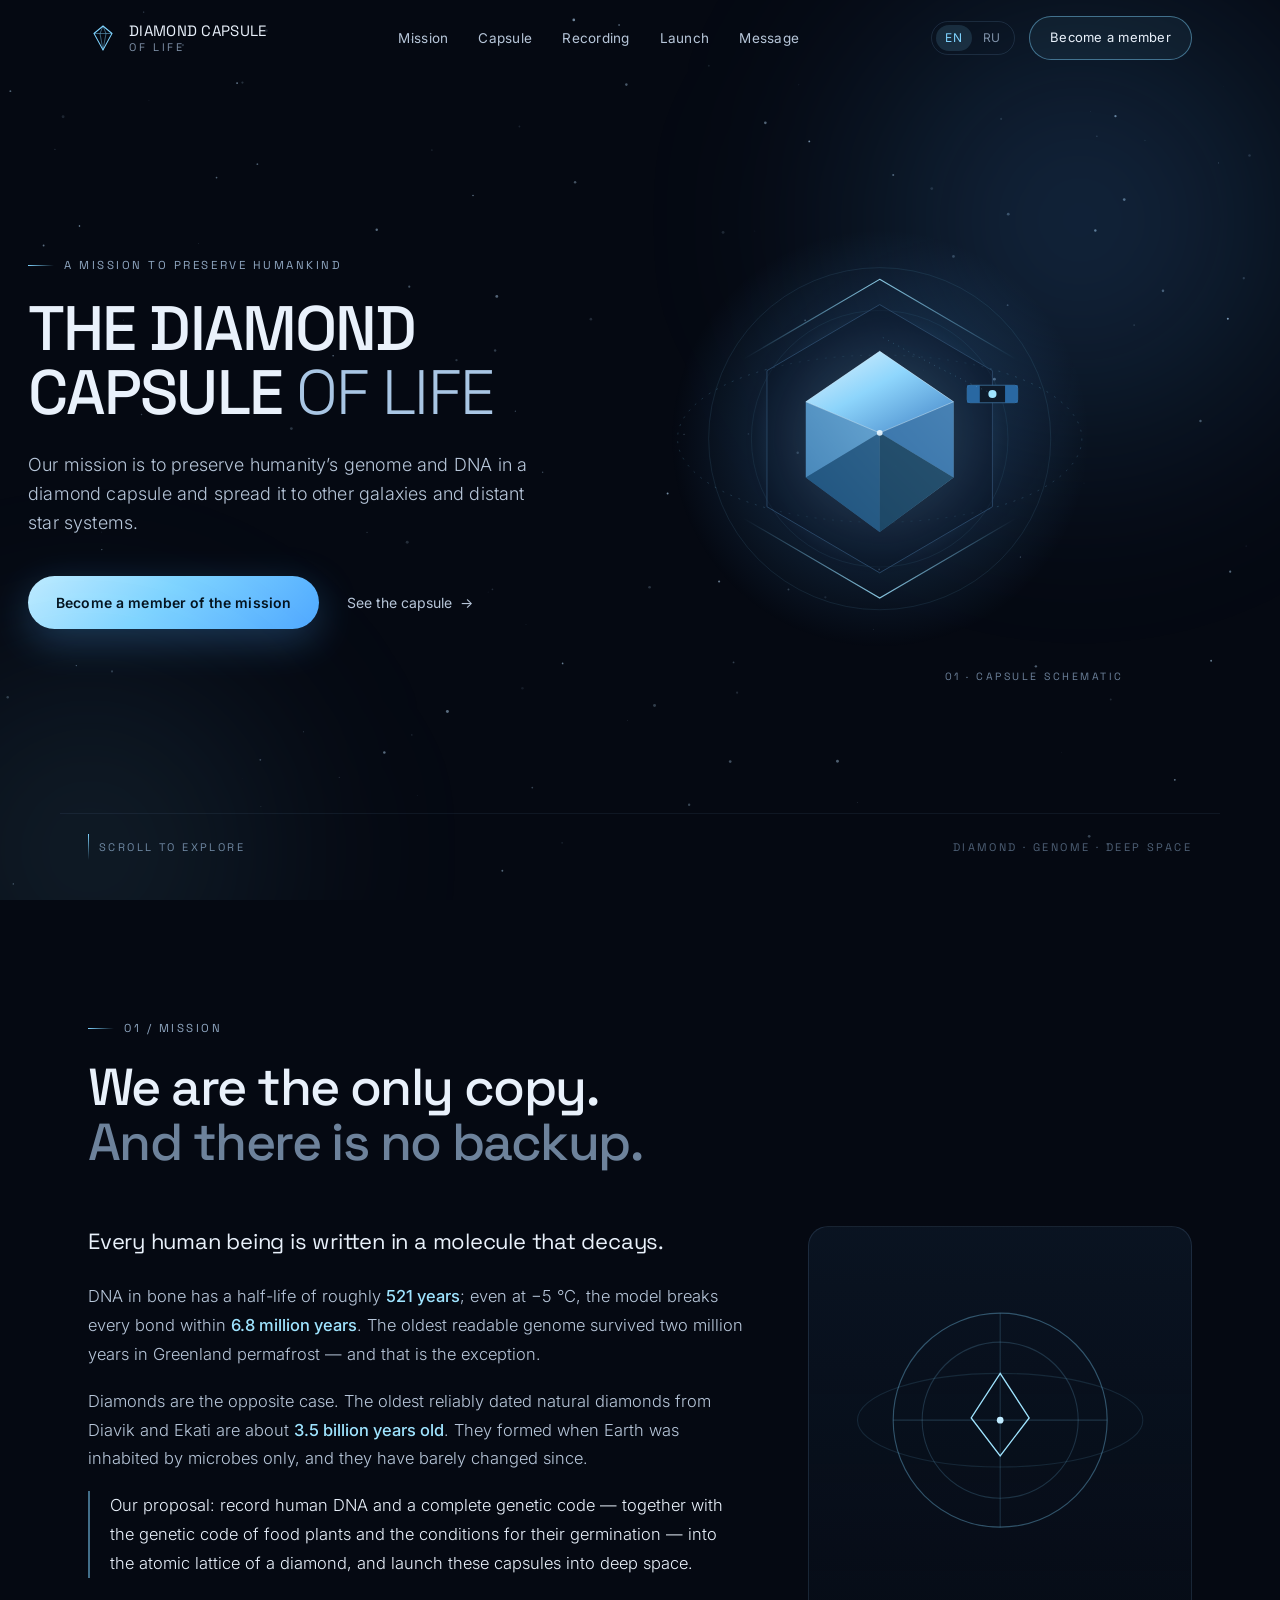
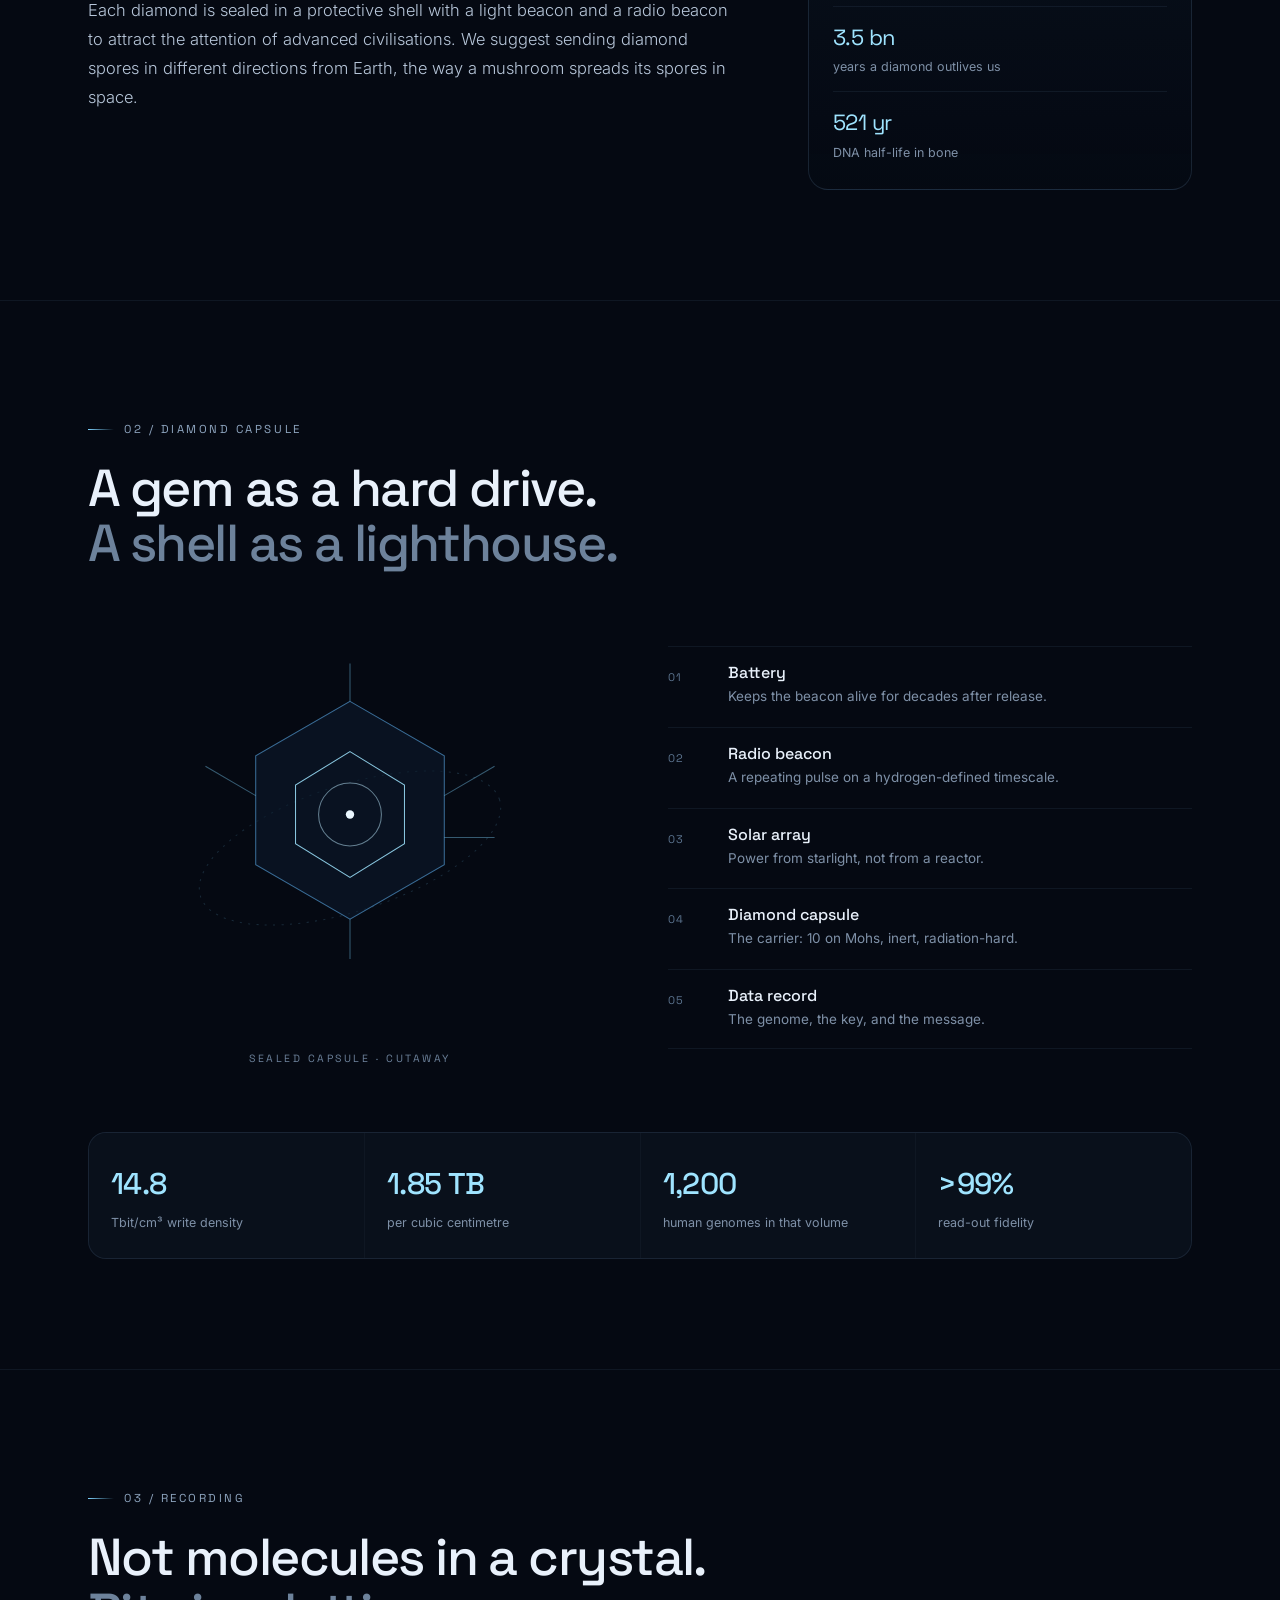
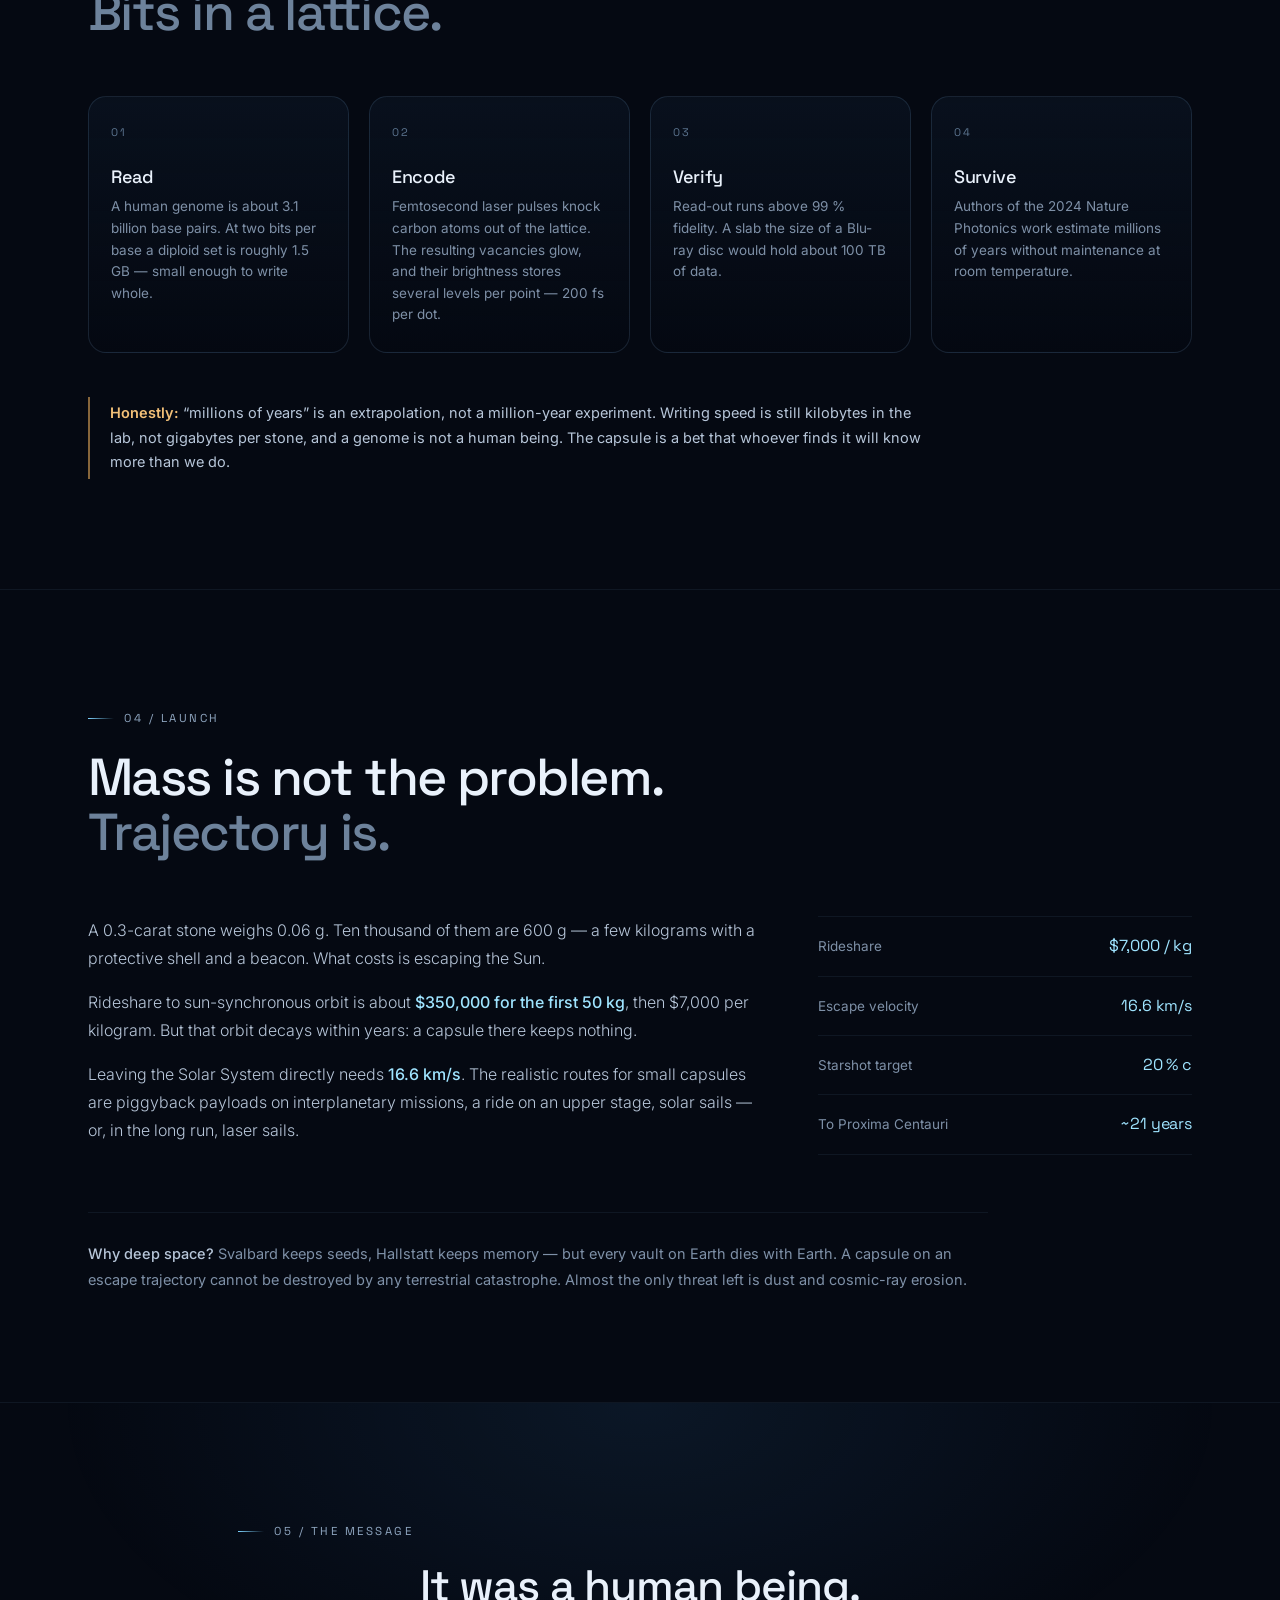
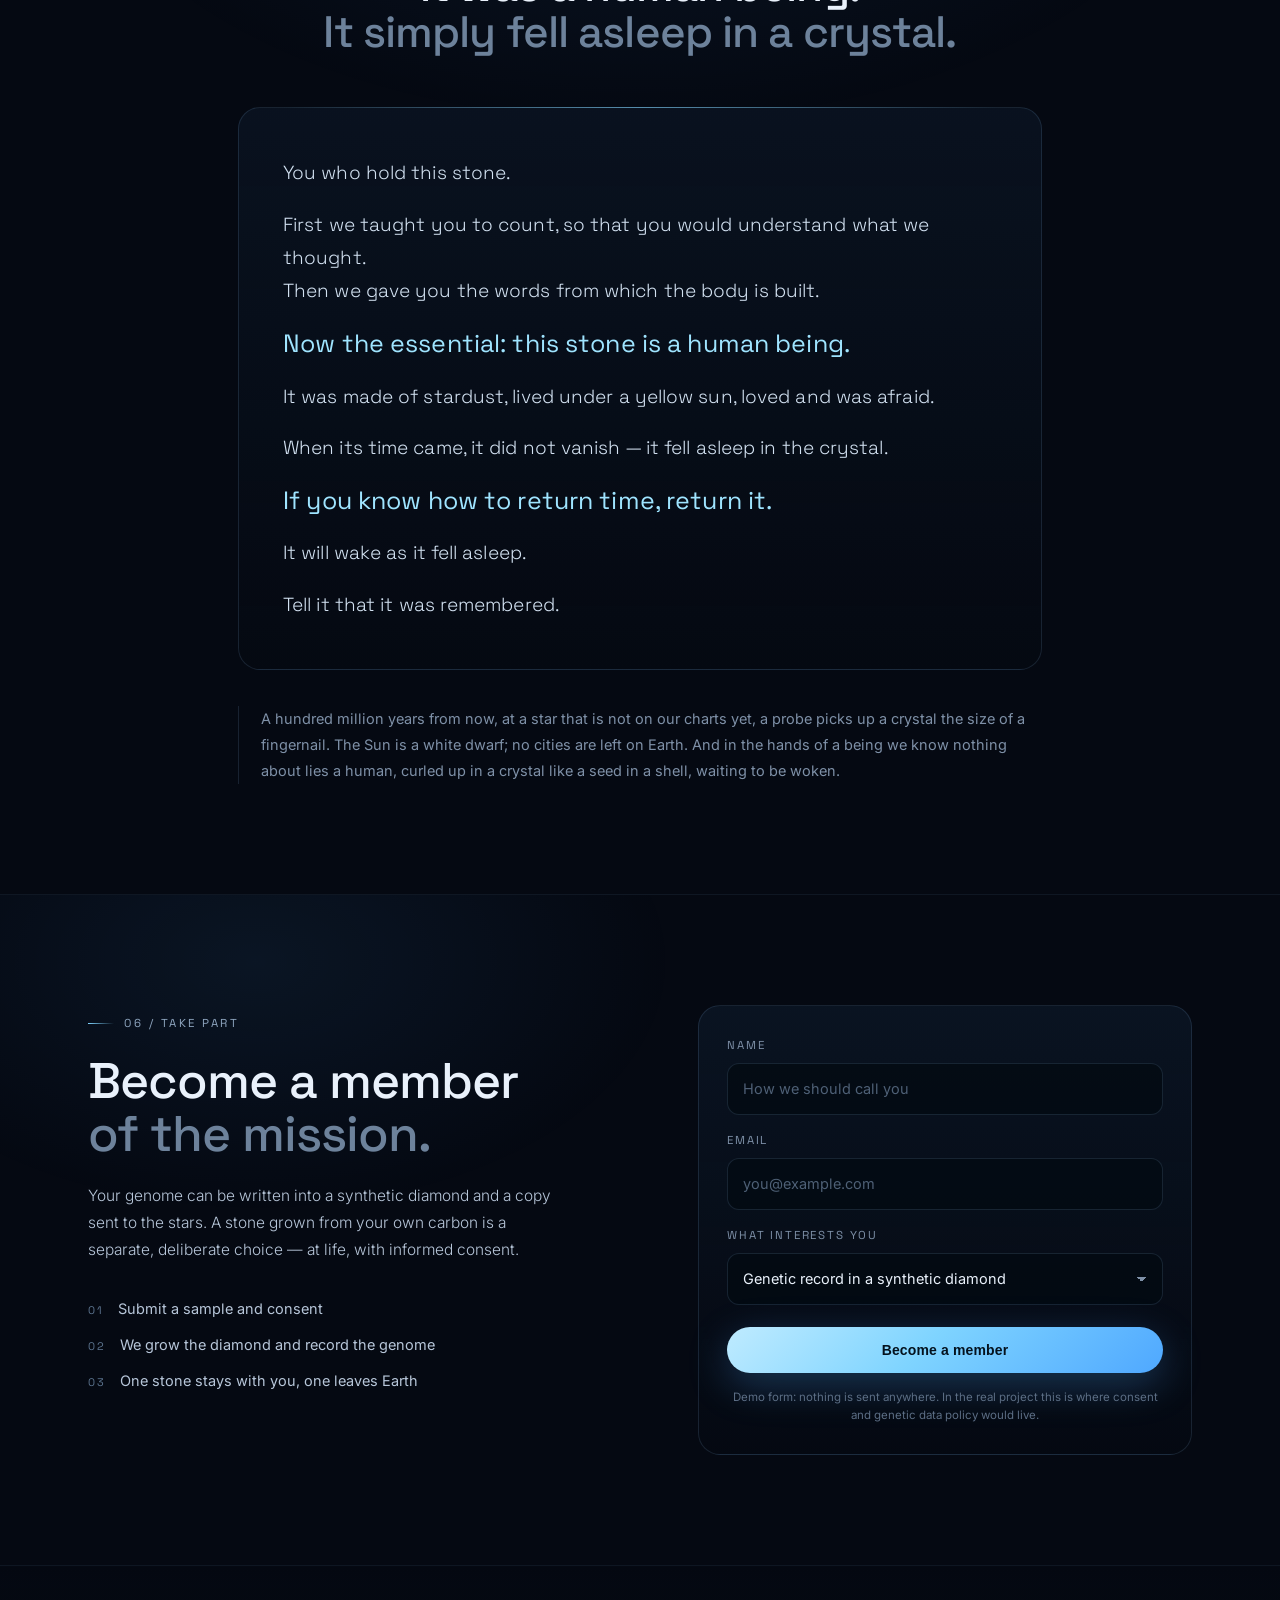
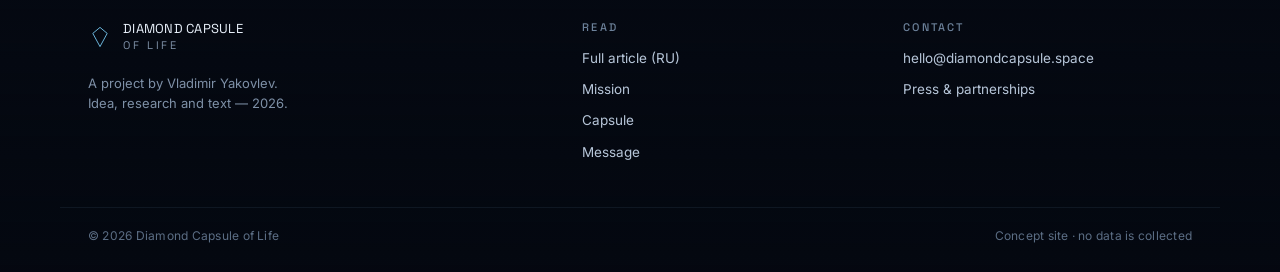
==== commit 9a86f3b6: "Replace with The Diamond Capsule of Life" ====
--- a/index.html
+++ b/index.html
@@ -1,41 +1,51 @@
 <!doctype html>
-<html lang="ru">
+<html lang="en">
 <head>
 <meta charset="utf-8">
 <meta name="viewport" content="width=device-width, initial-scale=1">
-<title>Life Kapsule — капсульный мини-отель в Москве</title>
-<meta name="description" content="Life Kapsule — приватные капсулы с климат-контролем, шумоизоляцией и умным светом. От 1 490 ₽ за ночь в центре Москвы.">
-<meta property="og:title" content="Life Kapsule — капсула, в которой хочется остаться">
-<meta property="og:description" content="Мини-отель нового формата: приватные капсулы, тишина и сервис отеля.">
-<meta name="theme-color" content="#0B0F14">
-<link rel="icon" href="data:image/svg+xml,%3Csvg xmlns='http://www.w3.org/2000/svg' viewBox='0 0 32 32'%3E%3Crect width='32' height='32' rx='9' fill='%230B0F14'/%3E%3Crect x='7' y='11' width='18' height='10' rx='5' fill='%233DDC97'/%3E%3C/svg%3E">
+<title>The Diamond Capsule of Life — preserving humanity in diamond</title>
+<meta name="description" content="A mission to record the human genome into diamond capsules and spread them to the stars. 3.5 billion years of carrier life, 1.85 TB per cubic centimetre, 1,200 genomes in a gem.">
+<meta property="og:title" content="The Diamond Capsule of Life">
+<meta property="og:description" content="Our mission is to preserve humanity's genome and DNA in a diamond capsule and spread it to other galaxies and distant star systems.">
+<meta property="og:type" content="website">
+<meta name="theme-color" content="#050912">
+<link rel="icon" href="data:image/svg+xml,%3Csvg xmlns='http://www.w3.org/2000/svg' viewBox='0 0 32 32'%3E%3Crect width='32' height='32' rx='8' fill='%23050912'/%3E%3Cpath d='M16 7l7 6-7 12-7-12z' fill='%237FD4FF'/%3E%3C/svg%3E">
 <link rel="preconnect" href="https://fonts.googleapis.com">
 <link rel="preconnect" href="https://fonts.gstatic.com" crossorigin>
-<link href="https://fonts.googleapis.com/css2?family=Manrope:wght@400;500;600;700;800&display=swap" rel="stylesheet">
-<link rel="stylesheet" href="assets/css/style.css">
+<link href="https://fonts.googleapis.com/css2?family=Space+Grotesk:wght@300;400;500;600;700&family=Inter:wght@300;400;500;600&display=swap" rel="stylesheet">
+<link rel="stylesheet" href="assets/css/base.css">
+<link rel="stylesheet" href="assets/css/landing.css">
 </head>
-<body data-page="landing">
-
-<header class="site-header">
-  <div class="container header-inner">
-    <a class="brand" href="index.html" aria-label="Life Kapsule — на главную">
-      <span class="brand-mark" aria-hidden="true"><i></i></span>
-      <span class="brand-text">Life<b>Kapsule</b></span>
+<body>
+
+<canvas id="stars" aria-hidden="true"></canvas>
+
+<header class="site-header" id="top">
+  <div class="shell header-inner">
+    <a class="brand" href="index.html" aria-label="Diamond Capsule of Life">
+      <svg viewBox="0 0 40 40" aria-hidden="true" class="brand-icon">
+        <path d="M20 4l12 10-12 22L8 14z" fill="none" stroke="currentColor" stroke-width="1.4"/>
+        <path d="M8 14h24M20 4l-4 10 4 22 4-22-4-10" fill="none" stroke="currentColor" stroke-width=".9" opacity=".65"/>
+      </svg>
+      <span>Diamond Capsule<em>of Life</em></span>
     </a>
 
-    <nav class="nav" id="nav" aria-label="Основная навигация">
-      <a href="#capsules">Капсулы</a>
-      <a href="#how">Как это работает</a>
-      <a href="#reviews">Отзывы</a>
-      <a href="#faq">Вопросы</a>
-      <a href="lk.html" class="nav-lk">Личный кабинет</a>
+    <nav class="nav" id="nav" aria-label="Sections">
+      <a href="#mission">Mission</a>
+      <a href="#capsule">Capsule</a>
+      <a href="#record">Recording</a>
+      <a href="#launch">Launch</a>
+      <a href="#message">Message</a>
     </nav>
 
-    <div class="header-actions">
-      <a class="btn btn-ghost" href="lk.html">Войти</a>
-      <a class="btn btn-primary" href="#booking">Забронировать</a>
-      <button class="burger" id="burger" aria-label="Меню" aria-expanded="false" aria-controls="nav">
-        <span></span><span></span><span></span>
+    <div class="header-right">
+      <div class="lang" role="group" aria-label="Language">
+        <span class="on">EN</span>
+        <a href="article.html" title="Русская версия статьи">RU</a>
+      </div>
+      <a class="pill" href="#join">Become a member</a>
+      <button class="burger" id="burger" aria-label="Menu" aria-expanded="false" aria-controls="nav">
+        <span></span><span></span>
       </button>
     </div>
   </div>
@@ -43,312 +53,357 @@
 
 <main>
 
-  <!-- HERO -->
+  <!-- ============ HERO ============ -->
   <section class="hero">
-    <div class="container hero-grid">
+    <div class="glow glow-a" aria-hidden="true"></div>
+    <div class="glow glow-b" aria-hidden="true"></div>
+
+    <div class="shell hero-grid">
       <div class="hero-copy">
-        <p class="eyebrow"><span class="dot-live"></span> Круглосуточное заселение · Москва</p>
-        <h1>Капсула, в которой<br><span class="grad">хочется остаться</span></h1>
-        <p class="lead">Life Kapsule — мини-отель нового формата. Приватные капсулы с климат-контролем,
-          шумоизоляцией и собственным световым сценарием. От <b>1 490 ₽</b> за ночь.</p>
+        <p class="kicker"><span class="dash"></span>A mission to preserve humankind</p>
+        <h1>The Diamond<br>Capsule <span class="thin">of Life</span></h1>
+        <p class="hero-sub">Our mission is to preserve humanity’s genome and DNA in a diamond capsule
+          and spread it to other galaxies and distant star systems.</p>
         <div class="hero-actions">
-          <a class="btn btn-primary btn-lg" href="#booking">Забронировать капсулу</a>
-          <a class="btn btn-outline btn-lg" href="#how">Как это устроено</a>
+          <a class="btn-primary" href="#join">Become a member of the mission</a>
+          <a class="btn-ghost" href="#capsule">See the capsule <span aria-hidden="true">→</span></a>
         </div>
-        <dl class="stats">
-          <div><dt>24</dt><dd>капсулы</dd></div>
-          <div><dt>4,9</dt><dd>рейтинг гостей</dd></div>
-          <div><dt>7 мин</dt><dd>до метро</dd></div>
-          <div><dt>24/7</dt><dd>заселение</dd></div>
-        </dl>
-      </div>
-
-      <div class="hero-visual" aria-hidden="true">
-        <div class="capsule-art">
-          <div class="capsule-glow"></div>
-          <div class="capsule-shell">
-            <div class="capsule-window">
-              <div class="capsule-lamp"></div>
-              <div class="capsule-mattress"></div>
-              <div class="capsule-glowline"></div>
-            </div>
-            <div class="capsule-door">
-              <span class="capsule-led"></span>
-              <span class="capsule-handle"></span>
-            </div>
-          </div>
-          <div class="capsule-caption">kapsule · 2,4 × 1,6 м</div>
+      </div>
+
+      <div class="hero-art" aria-hidden="true">
+        <svg viewBox="0 0 520 520" class="capsule-svg">
+          <defs>
+            <radialGradient id="coreGlow" cx="50%" cy="50%" r="50%">
+              <stop offset="0%" stop-color="#BFEBFF" stop-opacity=".55"/>
+              <stop offset="60%" stop-color="#4FA8FF" stop-opacity=".12"/>
+              <stop offset="100%" stop-color="#4FA8FF" stop-opacity="0"/>
+            </radialGradient>
+            <linearGradient id="facet" x1="0" y1="0" x2="1" y2="1">
+              <stop offset="0%" stop-color="#EAF7FF"/>
+              <stop offset="45%" stop-color="#8FD8FF"/>
+              <stop offset="100%" stop-color="#3D7FC4"/>
+            </linearGradient>
+            <linearGradient id="facet2" x1="1" y1="0" x2="0" y2="1">
+              <stop offset="0%" stop-color="#BFE9FF" stop-opacity=".95"/>
+              <stop offset="100%" stop-color="#245C93" stop-opacity=".9"/>
+            </linearGradient>
+            <linearGradient id="shellLine" x1="0" y1="0" x2="1" y2="0">
+              <stop offset="0%" stop-color="#7FD4FF" stop-opacity="0"/>
+              <stop offset="50%" stop-color="#9FE4FF" stop-opacity=".85"/>
+              <stop offset="100%" stop-color="#7FD4FF" stop-opacity="0"/>
+            </linearGradient>
+          </defs>
+
+          <circle cx="260" cy="260" r="215" fill="url(#coreGlow)"/>
+
+          <!-- orbits -->
+          <ellipse cx="260" cy="260" rx="208" ry="86" fill="none" stroke="#7FD4FF" stroke-opacity=".18" stroke-dasharray="2 7"/>
+          <ellipse cx="260" cy="260" rx="176" ry="176" fill="none" stroke="#7FD4FF" stroke-opacity=".10"/>
+          <ellipse cx="260" cy="260" rx="132" ry="132" fill="none" stroke="#7FD4FF" stroke-opacity=".08"/>
+
+          <!-- shell -->
+          <g class="shell-hex">
+            <polygon points="260,96 400,178 400,342 260,424 120,342 120,178"
+                     fill="none" stroke="url(#shellLine)" stroke-width="1.2"/>
+            <polygon points="260,122 376,190 376,330 260,398 144,330 144,190"
+                     fill="rgba(10,22,38,.45)" stroke="#2A4766" stroke-width="1"/>
+          </g>
+
+          <!-- diamond -->
+          <g class="diamond">
+            <polygon points="260,170 336,222 336,300 260,356 184,300 184,222" fill="url(#facet2)" opacity=".92"/>
+            <polygon points="260,170 336,222 260,254 184,222" fill="url(#facet)" opacity=".95"/>
+            <polygon points="184,222 260,254 184,300" fill="#5AA6DC" opacity=".55"/>
+            <polygon points="336,222 260,254 336,300" fill="#2E6EA8" opacity=".75"/>
+            <polygon points="184,300 260,254 260,356" fill="#1F547F" opacity=".8"/>
+            <polygon points="336,300 260,254 260,356" fill="#17415F" opacity=".85"/>
+            <path d="M260,170l76,52-76,32-76-32z" fill="none" stroke="#DBF3FF" stroke-opacity=".55" stroke-width=".8"/>
+            <circle cx="260" cy="254" r="3" fill="#EAF7FF" opacity=".9"/>
+          </g>
+
+          <!-- satellite -->
+          <g class="sat" transform="translate(376 214)">
+            <rect x="-26" y="-9" width="52" height="18" rx="3" fill="#0E1B2B" stroke="#3A6C96" stroke-width=".9"/>
+            <rect x="-26" y="-9" width="13" height="18" fill="#2E76B8" opacity=".85"/>
+            <rect x="13" y="-9" width="13" height="18" fill="#2E76B8" opacity=".85"/>
+            <circle cx="0" cy="0" r="4.2" fill="#9FE4FF"/>
+          </g>
+          <path d="M376 214q-52-24-116-60" fill="none" stroke="#7FD4FF" stroke-opacity=".25" stroke-dasharray="1 5"/>
+        </svg>
+        <span class="art-caption">01 · capsule schematic</span>
+      </div>
+    </div>
+
+    <div class="shell hero-foot">
+      <span class="scroll-hint"><i></i>scroll to explore</span>
+      <span class="hero-meta">Diamond · Genome · Deep space</span>
+    </div>
+  </section>
+
+  <!-- ============ MISSION ============ -->
+  <section class="section" id="mission">
+    <div class="shell">
+      <div class="sec-head">
+        <p class="kicker"><span class="dash"></span>01 / Mission</p>
+        <h2>We are the only copy.<br><span class="dim">And there is no backup.</span></h2>
+      </div>
+
+      <div class="mission-grid">
+        <div class="mission-text">
+          <p class="lead">Every human being is written in a molecule that decays.</p>
+          <p>DNA in bone has a half-life of roughly <b>521 years</b>; even at −5 °C, the model breaks
+            every bond within <b>6.8 million years</b>. The oldest readable genome survived two million
+            years in Greenland permafrost — and that is the exception.</p>
+          <p>Diamonds are the opposite case. The oldest reliably dated natural diamonds from Diavik and
+            Ekati are about <b>3.5 billion years old</b>. They formed when Earth was inhabited by microbes
+            only, and they have barely changed since.</p>
+          <p class="accent-p">Our proposal: record human DNA and a complete genetic code — together with the
+            genetic code of food plants and the conditions for their germination — into the atomic lattice
+            of a diamond, and launch these capsules into deep space.</p>
+          <p>Each diamond is sealed in a protective shell with a light beacon and a radio beacon to attract
+            the attention of advanced civilisations. We suggest sending diamond spores in different
+            directions from Earth, the way a mushroom spreads its spores in space.</p>
         </div>
-      </div>
-    </div>
-  </section>
-
-  <!-- FEATURES -->
-  <section class="section" id="features">
-    <div class="container">
-      <div class="section-head">
-        <h2>Продумано до мелочей</h2>
-        <p>Четыре вещи, из которых складывается сон в капсуле.</p>
-      </div>
-      <div class="grid-4">
-        <article class="feature">
-          <span class="feature-ico" aria-hidden="true">
-            <svg viewBox="0 0 24 24" fill="none" stroke="currentColor" stroke-width="1.6"><path d="M12 3v3M12 18v3M3 12h3M18 12h3M5.6 5.6l2.1 2.1M16.3 16.3l2.1 2.1M18.4 5.6l-2.1 2.1M7.7 16.3l-2.1 2.1"/><circle cx="12" cy="12" r="3.2"/></svg>
-          </span>
-          <h3>Климат под тебя</h3>
-          <p>Приточная вентиляция и подогрев матраса. Температуру держим в коридоре 21–24 °C — без сквозняков и сухого воздуха.</p>
+
+        <aside class="figure-card">
+          <svg viewBox="0 0 300 300" aria-hidden="true" class="vestige">
+            <circle cx="150" cy="150" r="96" fill="none" stroke="#7FD4FF" stroke-opacity=".35"/>
+            <circle cx="150" cy="150" r="70" fill="none" stroke="#7FD4FF" stroke-opacity=".18"/>
+            <path d="M150 54v192M54 150h192" stroke="#7FD4FF" stroke-opacity=".18"/>
+            <path d="M150 108l26 40-26 34-26-34z" fill="none" stroke="#9FE4FF" stroke-width="1.2"/>
+            <circle cx="150" cy="150" r="3" fill="#BFEBFF"/>
+            <ellipse cx="150" cy="150" rx="128" ry="42" fill="none" stroke="#7FD4FF" stroke-opacity=".12"/>
+          </svg>
+          <dl class="mini-stats">
+            <div><dt>3.5 bn</dt><dd>years a diamond outlives us</dd></div>
+            <div><dt>521 yr</dt><dd>DNA half-life in bone</dd></div>
+          </dl>
+        </aside>
+      </div>
+    </div>
+  </section>
+
+  <!-- ============ CAPSULE ============ -->
+  <section class="section section-line" id="capsule">
+    <div class="shell">
+      <div class="sec-head">
+        <p class="kicker"><span class="dash"></span>02 / Diamond capsule</p>
+        <h2>A gem as a hard drive.<br><span class="dim">A shell as a lighthouse.</span></h2>
+      </div>
+
+      <div class="capsule-grid">
+        <div class="diagram">
+          <svg viewBox="0 0 420 420" aria-hidden="true">
+            <ellipse cx="210" cy="210" rx="150" ry="60" fill="none" stroke="#7FD4FF" stroke-opacity=".16" stroke-dasharray="2 6" transform="rotate(-18 210 210)"/>
+            <polygon points="210,70 300,122 300,226 210,278 120,226 120,122" fill="rgba(12,26,44,.6)" stroke="#3A6C96"/>
+            <polygon points="210,118 262,150 262,206 210,238 158,206 158,150" fill="none" stroke="#9FE4FF" stroke-opacity=".85"/>
+            <circle cx="210" cy="178" r="30" fill="none" stroke="#BFEBFF" stroke-opacity=".5"/>
+            <circle cx="210" cy="178" r="4" fill="#EAF7FF"/>
+            <line x1="300" y1="160" x2="348" y2="132" stroke="#7FD4FF" stroke-opacity=".4"/>
+            <line x1="300" y1="200" x2="348" y2="200" stroke="#7FD4FF" stroke-opacity=".4"/>
+            <line x1="120" y1="160" x2="72" y2="132" stroke="#7FD4FF" stroke-opacity=".4"/>
+            <line x1="210" y1="70" x2="210" y2="34" stroke="#7FD4FF" stroke-opacity=".4"/>
+            <line x1="210" y1="278" x2="210" y2="316" stroke="#7FD4FF" stroke-opacity=".4"/>
+          </svg>
+          <span class="diagram-cap">sealed capsule · cutaway</span>
+        </div>
+
+        <ol class="callouts">
+          <li><span class="num">01</span><div><h3>Battery</h3><p>Keeps the beacon alive for decades after release.</p></div></li>
+          <li><span class="num">02</span><div><h3>Radio beacon</h3><p>A repeating pulse on a hydrogen-defined timescale.</p></div></li>
+          <li><span class="num">03</span><div><h3>Solar array</h3><p>Power from starlight, not from a reactor.</p></div></li>
+          <li><span class="num">04</span><div><h3>Diamond capsule</h3><p>The carrier: 10 on Mohs, inert, radiation-hard.</p></div></li>
+          <li><span class="num">05</span><div><h3>Data record</h3><p>The genome, the key, and the message.</p></div></li>
+        </ol>
+      </div>
+
+      <div class="spec-grid">
+        <div class="spec"><b>14.8</b><span>Tbit/cm³ write density</span></div>
+        <div class="spec"><b>1.85 TB</b><span>per cubic centimetre</span></div>
+        <div class="spec"><b>1,200</b><span>human genomes in that volume</span></div>
+        <div class="spec"><b>&gt;99%</b><span>read-out fidelity</span></div>
+      </div>
+    </div>
+  </section>
+
+  <!-- ============ RECORD ============ -->
+  <section class="section section-line" id="record">
+    <div class="shell">
+      <div class="sec-head">
+        <p class="kicker"><span class="dash"></span>03 / Recording</p>
+        <h2>Not molecules in a crystal.<br><span class="dim">Bits in a lattice.</span></h2>
+      </div>
+
+      <div class="steps">
+        <article class="step">
+          <span class="step-n">01</span>
+          <h3>Read</h3>
+          <p>A human genome is about 3.1 billion base pairs. At two bits per base a diploid set is
+            roughly 1.5 GB — small enough to write whole.</p>
         </article>
-        <article class="feature">
-          <span class="feature-ico" aria-hidden="true">
-            <svg viewBox="0 0 24 24" fill="none" stroke="currentColor" stroke-width="1.6"><path d="M4 15v-3a8 8 0 1 1 16 0v3"/><rect x="2.5" y="15" width="4" height="6" rx="2"/><rect x="17.5" y="15" width="4" height="6" rx="2"/></svg>
-          </span>
-          <h3>Тишина 42 дБ</h3>
-          <p>Шумоизоляция по стандарту студии и мягкое закрытие двери. Соседи не слышны, город — тем более.</p>
+        <article class="step">
+          <span class="step-n">02</span>
+          <h3>Encode</h3>
+          <p>Femtosecond laser pulses knock carbon atoms out of the lattice. The resulting vacancies
+            glow, and their brightness stores several levels per point — 200 fs per dot.</p>
         </article>
-        <article class="feature">
-          <span class="feature-ico" aria-hidden="true">
-            <svg viewBox="0 0 24 24" fill="none" stroke="currentColor" stroke-width="1.6"><rect x="4" y="10" width="16" height="10" rx="2.5"/><path d="M8 10V7a4 4 0 0 1 8 0v3"/><circle cx="12" cy="15" r="1.3"/></svg>
-          </span>
-          <h3>Приватность</h3>
-          <p>Плотные blackout-шторы и замок по карте. Внутри — только ты и твой сценарий света.</p>
+        <article class="step">
+          <span class="step-n">03</span>
+          <h3>Verify</h3>
+          <p>Read-out runs above 99 % fidelity. A slab the size of a Blu-ray disc would hold about
+            100 TB of data.</p>
         </article>
-        <article class="feature">
-          <span class="feature-ico" aria-hidden="true">
-            <svg viewBox="0 0 24 24" fill="none" stroke="currentColor" stroke-width="1.6"><path d="M9 18h6M10 21h4"/><path d="M12 3a6 6 0 0 0-3.5 10.9c.6.5 1 1.2 1 2h5c0-.8.4-1.5 1-2A6 6 0 0 0 12 3Z"/></svg>
-          </span>
-          <h3>Умный свет</h3>
-          <p>Три сценария в одно касание: «работа», «отдых», «сон». Плавно, без резких включений ночью.</p>
+        <article class="step">
+          <span class="step-n">04</span>
+          <h3>Survive</h3>
+          <p>Authors of the 2024 Nature Photonics work estimate millions of years without maintenance
+            at room temperature.</p>
         </article>
       </div>
-    </div>
-  </section>
-
-  <!-- CAPSULES -->
-  <section class="section section-alt" id="capsules">
-    <div class="container">
-      <div class="section-head">
-        <h2>Три формата капсул</h2>
-        <p>Цена за ночь, заселение с 14:00, выезд до 12:00.</p>
-      </div>
-
-      <div class="grid-3" id="capsuleCards">
-        <article class="card capsule-card" data-type="Solo">
-          <div class="card-top">
-            <span class="tag">Соло</span>
-            <span class="price">1 490 ₽<small>/ночь</small></span>
-          </div>
-          <h3>Solo</h3>
-          <p class="card-sub">Для одного гостя · 2,1 × 1,2 м</p>
-          <ul class="ticks">
-            <li>Односпальный матрас 90 × 200</li>
-            <li>USB-C, беспроводная зарядка</li>
-            <li>Светильник и лампа для чтения</li>
-            <li>Шкафчик в общей зоне</li>
-          </ul>
-          <button class="btn btn-outline btn-block choose" data-capsule="Solo">Выбрать Solo</button>
-        </article>
-
-        <article class="card capsule-card featured" data-type="Duo">
-          <span class="badge">Выбор гостей</span>
-          <div class="card-top">
-            <span class="tag">Дуо</span>
-            <span class="price">2 190 ₽<small>/ночь</small></span>
-          </div>
-          <h3>Duo</h3>
-          <p class="card-sub">Для двоих · 2,4 × 1,6 м</p>
-          <ul class="ticks">
-            <li>Кровать 140 × 200</li>
-            <li>Два режима света на каждую сторону</li>
-            <li>Полка и крючки для вещей</li>
-            <li>Розетки и USB-C у изголовья</li>
-          </ul>
-          <button class="btn btn-primary btn-block choose" data-capsule="Duo">Выбрать Duo</button>
-        </article>
-
-        <article class="card capsule-card" data-type="Family">
-          <div class="card-top">
-            <span class="tag">Семья</span>
-            <span class="price">2 990 ₽<small>/ночь</small></span>
-          </div>
-          <h3>Family</h3>
-          <p class="card-sub">До трёх гостей · 2,8 × 2,0 м</p>
-          <ul class="ticks">
-            <li>Двуспальная кровать + верхняя полка</li>
-            <li>Столик для ноутбука</li>
-            <li>Детский набор по запросу</li>
-            <li>Мини-сейф</li>
-          </ul>
-          <button class="btn btn-outline btn-block choose" data-capsule="Family">Выбрать Family</button>
-        </article>
-      </div>
-    </div>
-  </section>
-
-  <!-- HOW -->
-  <section class="section" id="how">
-    <div class="container">
-      <div class="section-head">
-        <h2>Как это работает</h2>
-        <p>От брони до первого сна — четыре шага и ни одного звонка.</p>
-      </div>
-      <ol class="steps">
-        <li class="step"><span class="step-n">01</span><h3>Выбери капсулу</h3><p>Формат, даты и число гостей. Цена считается сразу, без сюрпризов.</p></li>
-        <li class="step"><span class="step-n">02</span><h3>Оплати онлайн</h3><p>Карта или СБП. Бронь закрепляется за тобой мгновенно.</p></li>
-        <li class="step"><span class="step-n">03</span><h3>Получи код</h3><p>Код входа и номер капсулы приходят в личный кабинет и на телефон.</p></li>
-        <li class="step"><span class="step-n">04</span><h3>Заселись</h3><p>Приложи карту к замку в любое время после 14:00. Администратор не нужен.</p></li>
-      </ol>
-    </div>
-  </section>
-
-  <!-- REVIEWS -->
-  <section class="section section-alt" id="reviews">
-    <div class="container">
-      <div class="section-head">
-        <h2>Что говорят гости</h2>
-        <p>Средняя оценка 4,9 из 5 по 412 отзывам.</p>
-      </div>
-      <div class="grid-3">
-        <figure class="review">
-          <div class="stars" aria-label="5 из 5">★★★★★</div>
-          <blockquote>Спал лучше, чем дома. Внутри реально тихо и свежо, свет утром включается плавно — не бьёт по глазам.</blockquote>
-          <figcaption>Артём, 2 ночи в Duo</figcaption>
-        </figure>
-        <figure class="review">
-          <div class="stars" aria-label="5 из 5">★★★★★</div>
-          <blockquote>Приехала на поезде в час ночи, заселилась по коду за минуту. В капсуле нашлось место даже для чемодана.</blockquote>
-          <figcaption>Мария, 1 ночь в Solo</figcaption>
-        </figure>
-        <figure class="review">
-          <div class="stars" aria-label="4 из 5">★★★★☆</div>
-          <blockquote>Брали Family на выходные с ребёнком. Тесно, но всё продумано; душевые чистые, очередей нет.</blockquote>
-          <figcaption>Сергей, 2 ночи в Family</figcaption>
-        </figure>
-      </div>
-    </div>
-  </section>
-
-  <!-- BOOKING -->
-  <section class="section" id="booking">
-    <div class="container booking-grid">
-      <div class="booking-copy">
-        <h2>Забронировать капсулу</h2>
-        <p>Заполни форму — бронь появится в личном кабинете. В демо-версии оплата не списывается.</p>
-        <ul class="ticks ticks-lg">
-          <li>Бесплатная отмена за 24 часа</li>
-          <li>Раннее заселение по запросу</li>
-          <li>Код входа вместо ключей</li>
-        </ul>
-      </div>
-
-      <form class="card form" id="bookingForm" novalidate>
-        <div class="field-row">
-          <label class="field">
-            <span>Заезд</span>
-            <input type="date" id="checkin" name="checkin" required>
-          </label>
-          <label class="field">
-            <span>Выезд</span>
-            <input type="date" id="checkout" name="checkout" required>
-          </label>
+
+      <p class="honest"><b>Honestly:</b> “millions of years” is an extrapolation, not a million-year
+        experiment. Writing speed is still kilobytes in the lab, not gigabytes per stone, and a genome
+        is not a human being. The capsule is a bet that whoever finds it will know more than we do.</p>
+    </div>
+  </section>
+
+  <!-- ============ LAUNCH ============ -->
+  <section class="section section-line" id="launch">
+    <div class="shell">
+      <div class="sec-head">
+        <p class="kicker"><span class="dash"></span>04 / Launch</p>
+        <h2>Mass is not the problem.<br><span class="dim">Trajectory is.</span></h2>
+      </div>
+
+      <div class="launch-grid">
+        <div class="launch-copy">
+          <p>A 0.3-carat stone weighs 0.06 g. Ten thousand of them are 600 g — a few kilograms with a
+            protective shell and a beacon. What costs is escaping the Sun.</p>
+          <p>Rideshare to sun-synchronous orbit is about <b>$350,000 for the first 50 kg</b>, then
+            $7,000 per kilogram. But that orbit decays within years: a capsule there keeps nothing.</p>
+          <p>Leaving the Solar System directly needs <b>16.6 km/s</b>. The realistic routes for small
+            capsules are piggyback payloads on interplanetary missions, a ride on an upper stage,
+            solar sails — or, in the long run, laser sails.</p>
         </div>
 
-        <label class="field">
-          <span>Капсула</span>
-          <select id="capsule" name="capsule" required>
-            <option value="Solo" data-price="1490">Solo — 1 490 ₽ / ночь</option>
-            <option value="Duo" data-price="2190" selected>Duo — 2 190 ₽ / ночь</option>
-            <option value="Family" data-price="2990">Family — 2 990 ₽ / ночь</option>
+        <div class="launch-list">
+          <div class="ll"><span class="ll-k">Rideshare</span><span class="ll-v">$7,000 / kg</span></div>
+          <div class="ll"><span class="ll-k">Escape velocity</span><span class="ll-v">16.6 km/s</span></div>
+          <div class="ll"><span class="ll-k">Starshot target</span><span class="ll-v">20 % c</span></div>
+          <div class="ll"><span class="ll-k">To Proxima Centauri</span><span class="ll-v">~21 years</span></div>
+        </div>
+      </div>
+
+      <div class="note-row">
+        <p><b>Why deep space?</b> Svalbard keeps seeds, Hallstatt keeps memory — but every vault on
+          Earth dies with Earth. A capsule on an escape trajectory cannot be destroyed by any terrestrial
+          catastrophe. Almost the only threat left is dust and cosmic-ray erosion.</p>
+      </div>
+    </div>
+  </section>
+
+  <!-- ============ MESSAGE ============ -->
+  <section class="section section-line message-sec" id="message">
+    <div class="shell message-inner">
+      <p class="kicker center"><span class="dash"></span>05 / The message</p>
+      <h2 class="center">It was a human being.<br><span class="dim">It simply fell asleep in a crystal.</span></h2>
+
+      <blockquote class="letter">
+        <p>You who hold this stone.</p>
+        <p>First we taught you to count, so that you would understand what we thought.<br>
+           Then we gave you the words from which the body is built.</p>
+        <p class="big">Now the essential: this stone is a human being.</p>
+        <p>It was made of stardust, lived under a yellow sun, loved and was afraid.</p>
+        <p>When its time came, it did not vanish — it fell asleep in the crystal.</p>
+        <p class="big">If you know how to return time, return it.</p>
+        <p>It will wake as it fell asleep.</p>
+        <p>Tell it that it was remembered.</p>
+      </blockquote>
+
+      <p class="message-note">A hundred million years from now, at a star that is not on our charts yet,
+        a probe picks up a crystal the size of a fingernail. The Sun is a white dwarf; no cities are left
+        on Earth. And in the hands of a being we know nothing about lies a human, curled up in a crystal
+        like a seed in a shell, waiting to be woken.</p>
+    </div>
+  </section>
+
+  <!-- ============ JOIN ============ -->
+  <section class="section join-sec" id="join">
+    <div class="shell join-grid">
+      <div>
+        <p class="kicker"><span class="dash"></span>06 / Take part</p>
+        <h2>Become a member<br><span class="dim">of the mission.</span></h2>
+        <p class="join-sub">Your genome can be written into a synthetic diamond and a copy sent to
+          the stars. A stone grown from your own carbon is a separate, deliberate choice — at life,
+          with informed consent.</p>
+
+        <ol class="join-steps">
+          <li><span>01</span> Submit a sample and consent</li>
+          <li><span>02</span> We grow the diamond and record the genome</li>
+          <li><span>03</span> One stone stays with you, one leaves Earth</li>
+        </ol>
+      </div>
+
+      <form class="join-form" id="joinForm" novalidate>
+        <label class="fld">
+          <span>Name</span>
+          <input type="text" name="name" id="jName" placeholder="How we should call you" required>
+        </label>
+        <label class="fld">
+          <span>Email</span>
+          <input type="email" name="email" id="jEmail" placeholder="you@example.com" required>
+        </label>
+        <label class="fld">
+          <span>What interests you</span>
+          <select id="jType">
+            <option>Genetic record in a synthetic diamond</option>
+            <option>Diamond grown from my own carbon</option>
+            <option>Sponsorship and science partnership</option>
+            <option>Just keep me informed</option>
           </select>
         </label>
-
-        <div class="field-row">
-          <label class="field">
-            <span>Гостей</span>
-            <select id="guests" name="guests">
-              <option>1</option><option selected>2</option><option>3</option>
-            </select>
-          </label>
-          <label class="field">
-            <span>Телефон</span>
-            <input type="tel" id="phone" name="phone" placeholder="+7 999 000-00-00" autocomplete="tel" required>
-          </label>
-        </div>
-
-        <label class="field">
-          <span>Имя</span>
-          <input type="text" id="name" name="name" placeholder="Как к тебе обращаться" autocomplete="name" required>
-        </label>
-
-        <div class="total" id="total">
-          <span>Итого за <b id="nights">1</b> ноч.</span>
-          <strong id="totalSum">2 190 ₽</strong>
-        </div>
-
-        <button class="btn btn-primary btn-lg btn-block" type="submit">Забронировать</button>
-        <p class="form-note">Нажимая кнопку, ты соглашаешься с правилами проживания и политикой обработки данных.</p>
-        <p class="form-error" id="formError" role="alert" hidden></p>
+        <button class="btn-primary wide" type="submit">Become a member</button>
+        <p class="form-note">Demo form: nothing is sent anywhere. In the real project this is where
+          consent and genetic data policy would live.</p>
+        <p class="form-err" id="jError" role="alert" hidden></p>
       </form>
     </div>
   </section>
 
-  <!-- FAQ -->
-  <section class="section section-alt" id="faq">
-    <div class="container narrow">
-      <div class="section-head">
-        <h2>Частые вопросы</h2>
-      </div>
-      <details class="faq" open>
-        <summary>Во сколько можно заселиться?</summary>
-        <p>С 14:00 в день заезда — в любое время, хоть в три ночи: вход по коду. Раннее заселение с 10:00 стоит 300 ₽ и зависит от свободных капсул.</p>
-      </details>
-      <details class="faq">
-        <summary>Где оставить чемодан?</summary>
-        <p>В капсуле есть полка под ручную кладь до 55 × 40 × 20 см. Для больших чемоданов — запирающиеся ячейки в общей зоне, бесплатно на время проживания.</p>
-      </details>
-      <details class="faq">
-        <summary>Есть ли душ и туалет?</summary>
-        <p>Да, общие душевые и санузлы на этаже — четыре кабины и две душевые. Полотенца, тапочки и косметика включены в стоимость.</p>
-      </details>
-      <details class="faq">
-        <summary>Можно ли отменить бронь?</summary>
-        <p>Бесплатно — не позднее чем за 24 часа до заезда. Позже удерживается стоимость первой ночи. Отмена — в личном кабинете, в один клик.</p>
-      </details>
-    </div>
-  </section>
-
 </main>
 
 <footer class="site-footer">
-  <div class="container footer-inner">
-    <div class="footer-brand">
-      <a class="brand" href="index.html">
-        <span class="brand-mark" aria-hidden="true"><i></i></span>
-        <span class="brand-text">Life<b>Kapsule</b></span>
+  <div class="shell footer-inner">
+    <div>
+      <a class="brand small" href="#top">
+        <svg viewBox="0 0 40 40" aria-hidden="true" class="brand-icon">
+          <path d="M20 4l12 10-12 22L8 14z" fill="none" stroke="currentColor" stroke-width="1.4"/>
+        </svg>
+        <span>Diamond Capsule<em>of Life</em></span>
       </a>
-      <p>Мини-отель нового формата.<br>Москва, Нижняя Сыромятническая, 10, стр. 2</p>
+      <p class="footer-note">A project by Vladimir Yakovlev.<br>Idea, research and text — 2026.</p>
     </div>
     <div class="footer-col">
-      <h4>Гостям</h4>
-      <a href="#capsules">Капсулы</a>
-      <a href="#booking">Бронирование</a>
-      <a href="lk.html">Личный кабинет</a>
-      <a href="#faq">Правила проживания</a>
+      <h4>Read</h4>
+      <a href="article.html">Full article (RU)</a>
+      <a href="#mission">Mission</a>
+      <a href="#capsule">Capsule</a>
+      <a href="#message">Message</a>
     </div>
     <div class="footer-col">
-      <h4>Контакты</h4>
-      <a href="tel:+74951234567">+7 495 123-45-67</a>
-      <a href="mailto:hello@lifekapsule.ru">hello@lifekapsule.ru</a>
-      <p class="muted">Круглосуточно, без выходных</p>
+      <h4>Contact</h4>
+      <a href="mailto:hello@diamondcapsule.space">hello@diamondcapsule.space</a>
+      <span class="muted">Press &amp; partnerships</span>
     </div>
   </div>
-  <div class="container footer-bottom">
-    <span>© 2026 Life Kapsule. Демонстрационный проект.</span>
-    <span>Дизайн и вёрстка — deepseek-harness</span>
+  <div class="shell footer-bottom">
+    <span>© 2026 Diamond Capsule of Life</span>
+    <span>Concept site · no data is collected</span>
   </div>
 </footer>
 
 <div class="toast" id="toast" role="status" aria-live="polite"></div>
 
-<script src="assets/js/app.js"></script>
+<script src="assets/js/landing.js"></script>
 </body>
 </html>
--- a/assets/css/base.css
+++ b/assets/css/base.css
@@ -0,0 +1,149 @@
+/* ============================================================
+   Diamond Capsule of Life — base
+   ============================================================ */
+:root{
+  --bg:#050912;
+  --bg-2:#070D18;
+  --ink:#E9F1FB;
+  --ink-2:#B7C6D9;
+  --muted:#7E90A7;
+  --line:rgba(140,190,240,.14);
+  --line-2:rgba(140,190,240,.08);
+  --ice:#7FD4FF;
+  --ice-2:#9FE4FF;
+  --deep:#04070E;
+  --shell:1160px;
+  --font-d:"Space Grotesk","Segoe UI",system-ui,sans-serif;
+  --font-t:"Inter","Segoe UI",system-ui,sans-serif;
+}
+
+*{box-sizing:border-box}
+html{scroll-behavior:smooth}
+body{
+  margin:0;background:var(--bg);color:var(--ink);
+  font-family:var(--font-t);font-size:16px;line-height:1.65;
+  -webkit-font-smoothing:antialiased;overflow-x:hidden;
+}
+img,svg{display:block;max-width:100%}
+a{color:inherit;text-decoration:none}
+p{margin:0}
+h1,h2,h3,h4{margin:0;font-family:var(--font-d);font-weight:500;line-height:1.05;letter-spacing:-.02em}
+ul,ol{margin:0;padding:0;list-style:none}
+
+.shell{width:100%;max-width:var(--shell);margin:0 auto;padding:0 28px}
+.center{text-align:center}
+.muted{color:var(--muted)}
+.dim{color:#6D829B}
+.thin{font-weight:300;color:#A9C6E4}
+
+/* ---------- header ---------- */
+.site-header{
+  position:fixed;top:0;left:0;right:0;z-index:60;
+  transition:background .25s ease,border-color .25s ease,backdrop-filter .25s;
+  border-bottom:1px solid transparent;
+}
+.site-header.scrolled{
+  background:rgba(5,9,18,.72);
+  backdrop-filter:blur(14px) saturate(140%);
+  -webkit-backdrop-filter:blur(14px) saturate(140%);
+  border-bottom-color:var(--line-2);
+}
+.header-inner{display:flex;align-items:center;justify-content:space-between;gap:18px;height:76px}
+.brand{display:inline-flex;align-items:center;gap:11px;font-family:var(--font-d);font-size:15px;
+  letter-spacing:.02em;line-height:1.15;text-transform:uppercase}
+.brand-icon{width:30px;height:30px;color:var(--ice);flex:none}
+.brand em{display:block;font-style:normal;font-size:11px;letter-spacing:.24em;color:var(--muted);
+  text-transform:uppercase;margin-top:2px}
+.brand.small{font-size:13px}
+.brand.small .brand-icon{width:24px;height:24px}
+
+.nav{display:flex;gap:30px}
+.nav a{font-size:13.5px;color:var(--ink-2);letter-spacing:.02em;position:relative;padding:6px 0}
+.nav a::after{content:"";position:absolute;left:0;right:0;bottom:0;height:1px;background:var(--ice);
+  transform:scaleX(0);transform-origin:left;transition:transform .25s}
+.nav a:hover::after{transform:scaleX(1)}
+.nav a:hover{color:var(--ink)}
+
+.header-right{display:flex;align-items:center;gap:14px}
+.lang{display:inline-flex;align-items:center;gap:2px;font-size:12px;letter-spacing:.06em;
+  border:1px solid var(--line);border-radius:999px;padding:3px 4px}
+.lang span,.lang a{padding:3px 9px;border-radius:999px;color:var(--muted)}
+.lang .on{background:rgba(127,212,255,.14);color:var(--ice)}
+
+.pill{
+  display:inline-flex;align-items:center;justify-content:center;
+  border:1px solid rgba(127,212,255,.45);border-radius:999px;
+  padding:10px 20px;font-size:13px;letter-spacing:.02em;color:var(--ink);
+  background:rgba(127,212,255,.06);transition:.22s;
+}
+.pill:hover{background:rgba(127,212,255,.16);border-color:rgba(127,212,255,.8)}
+
+.burger{display:none;width:40px;height:40px;border:1px solid var(--line);border-radius:12px;
+  background:transparent;position:relative;cursor:pointer}
+.burger span{position:absolute;left:11px;right:11px;height:1.5px;background:var(--ink);transition:.2s}
+.burger span:nth-child(1){top:16px}
+.burger span:nth-child(2){top:22px}
+.burger[aria-expanded="true"] span:nth-child(1){transform:translateY(3px) rotate(45deg)}
+.burger[aria-expanded="true"] span:nth-child(2){transform:translateY(-3px) rotate(-45deg)}
+
+/* ---------- buttons ---------- */
+.btn-primary{
+  display:inline-flex;align-items:center;justify-content:center;
+  background:linear-gradient(135deg,#BFEBFF,#7FD4FF 45%,#4FA8FF);
+  color:#04121E;font-weight:600;font-size:14px;letter-spacing:.01em;
+  padding:15px 28px;border-radius:999px;border:0;cursor:pointer;
+  box-shadow:0 12px 40px rgba(79,168,255,.28);
+  transition:transform .18s ease,box-shadow .25s ease,filter .2s;
+}
+.btn-primary:hover{transform:translateY(-1px);box-shadow:0 18px 50px rgba(79,168,255,.4);filter:brightness(1.04)}
+.btn-primary.wide{width:100%}
+.btn-ghost{display:inline-flex;align-items:center;gap:8px;color:var(--ink-2);font-size:14px;
+  padding:15px 6px;border-bottom:1px solid transparent;transition:.2s}
+.btn-ghost:hover{color:var(--ink);border-bottom-color:var(--line)}
+
+/* ---------- footer ---------- */
+.site-footer{border-top:1px solid var(--line-2);padding:56px 0 26px;background:linear-gradient(180deg,transparent,rgba(4,8,16,.8))}
+.footer-inner{display:grid;grid-template-columns:1.6fr 1fr 1fr;gap:32px}
+.footer-note{color:var(--muted);font-size:13px;margin-top:16px;line-height:1.6}
+.footer-col{display:grid;gap:9px;align-content:start}
+.footer-col h4{font-family:var(--font-d);font-size:11px;letter-spacing:.2em;text-transform:uppercase;
+  color:#6D829B;font-weight:500;margin-bottom:4px}
+.footer-col a,.footer-col span{font-size:13.5px;color:var(--ink-2)}
+.footer-col a:hover{color:var(--ice)}
+.footer-bottom{display:flex;justify-content:space-between;gap:12px;flex-wrap:wrap;
+  margin-top:44px;padding-top:18px;border-top:1px solid var(--line-2);
+  color:#5C6E85;font-size:12px;letter-spacing:.02em}
+
+/* ---------- toast ---------- */
+.toast{position:fixed;left:50%;bottom:28px;transform:translate(-50%,16px);
+  background:#0C1626;border:1px solid rgba(127,212,255,.35);color:var(--ink);
+  padding:13px 22px;border-radius:999px;font-size:13.5px;z-index:100;
+  opacity:0;pointer-events:none;transition:.25s;box-shadow:0 20px 50px rgba(0,0,0,.6)}
+.toast.show{opacity:1;transform:translate(-50%,0)}
+
+.toast, .kicker{letter-spacing:.02em}
+.kicker{display:inline-flex;align-items:center;gap:10px;font-size:11.5px;letter-spacing:.22em;
+  text-transform:uppercase;color:#8FA6C0;margin-bottom:22px;font-family:var(--font-d)}
+.kicker .dash{width:26px;height:1px;background:linear-gradient(90deg,var(--ice),transparent)}
+
+/* ---------- misc ---------- */
+::selection{background:rgba(127,212,255,.28)}
+:focus-visible{outline:2px solid var(--ice);outline-offset:3px}
+
+@media (max-width:920px){
+  .nav{display:none}
+  .nav.open{display:flex;position:fixed;inset:76px 0 auto 0;flex-direction:column;gap:0;
+    background:#060C16;border-bottom:1px solid var(--line-2);padding:10px 28px 20px;z-index:55}
+  .nav.open a{padding:14px 0;border-bottom:1px solid var(--line-2);font-size:16px}
+  .burger{display:block}
+  .header-right .pill{display:none}
+  .footer-inner{grid-template-columns:1fr 1fr}
+}
+@media (max-width:620px){
+  .shell{padding:0 20px}
+  .footer-inner{grid-template-columns:1fr}
+  .lang{display:none}
+}
+@media (prefers-reduced-motion:reduce){
+  *{animation:none!important;transition:none!important;scroll-behavior:auto!important}
+}
--- a/assets/css/landing.css
+++ b/assets/css/landing.css
@@ -0,0 +1,183 @@
+﻿/* ============================================================
+   Landing
+   ============================================================ */
+#stars{position:fixed;inset:0;width:100%;height:100%;z-index:0;pointer-events:none}
+main,header,footer{position:relative;z-index:1}
+
+/* ---------- hero ---------- */
+.hero{
+  position:relative;min-height:100svh;display:flex;flex-direction:column;justify-content:center;
+  padding:120px 0 40px;overflow:hidden;
+}
+.glow{position:absolute;border-radius:50%;filter:blur(80px);pointer-events:none}
+.glow-a{width:720px;height:720px;right:-160px;top:-140px;
+  background:radial-gradient(circle,rgba(79,168,255,.22),transparent 65%)}
+.glow-b{width:620px;height:620px;left:-220px;bottom:-260px;
+  background:radial-gradient(circle,rgba(127,212,255,.12),transparent 65%)}
+
+.hero-grid{display:grid;grid-template-columns:1.05fr .95fr;gap:40px;align-items:center;margin:auto 0}
+.hero-copy{max-width:640px}
+.hero h1{
+  font-size:clamp(34px,4.9vw,64px);font-weight:500;line-height:1.02;letter-spacing:-.03em;
+  margin:0 0 26px;text-transform:uppercase;overflow-wrap:break-word;
+}
+.hero-sub{color:var(--ink-2);font-size:clamp(15px,1.5vw,18px);max-width:520px;line-height:1.6;
+  font-weight:300;letter-spacing:.01em}
+.hero-actions{display:flex;align-items:center;gap:22px;flex-wrap:wrap;margin-top:38px}
+
+.hero-art{position:relative;display:grid;place-items:center}
+.capsule-svg{width:100%;max-width:520px;animation:float 9s ease-in-out infinite}
+@keyframes float{0%,100%{transform:translateY(0)}50%{transform:translateY(-14px)}}
+.art-caption{position:absolute;bottom:6px;right:8px;font-family:var(--font-d);font-size:10.5px;
+  letter-spacing:.24em;text-transform:uppercase;color:#6D829B}
+
+.hero-foot{display:flex;align-items:center;justify-content:space-between;gap:16px;
+  margin-top:56px;padding-top:20px;border-top:1px solid var(--line-2)}
+.scroll-hint{display:inline-flex;align-items:center;gap:10px;font-size:11px;letter-spacing:.22em;
+  text-transform:uppercase;color:#6D829B;font-family:var(--font-d)}
+.scroll-hint i{width:1px;height:26px;background:linear-gradient(180deg,var(--ice),transparent);
+  display:inline-block;animation:pulse 2.2s ease-in-out infinite}
+@keyframes pulse{0%,100%{opacity:.3}50%{opacity:1}}
+.hero-meta{font-size:11px;letter-spacing:.22em;text-transform:uppercase;color:#4E6076;font-family:var(--font-d)}
+
+/* ---------- sections ---------- */
+.section{padding:110px 0}
+.section-line{border-top:1px solid var(--line-2)}
+.sec-head{max-width:820px;margin-bottom:56px}
+.sec-head h2{font-size:clamp(30px,4.2vw,52px);font-weight:500;letter-spacing:-.03em;line-height:1.06}
+
+/* mission */
+.mission-grid{display:grid;grid-template-columns:1.45fr .85fr;gap:64px;align-items:start}
+.mission-text p{color:var(--ink-2);font-size:16.5px;line-height:1.75;margin-bottom:18px;font-weight:300}
+.mission-text .lead{font-size:22px;line-height:1.45;color:var(--ink);font-family:var(--font-d);
+  font-weight:400;margin-bottom:24px;letter-spacing:-.01em}
+.mission-text b{color:var(--ice-2);font-weight:500}
+.accent-p{color:var(--ink)!important;border-left:2px solid rgba(127,212,255,.5);padding-left:20px}
+
+.figure-card{border:1px solid var(--line);border-radius:20px;padding:26px 24px;
+  background:linear-gradient(180deg,rgba(14,28,46,.55),rgba(6,12,22,.2))}
+.vestige{width:100%;margin-bottom:18px}
+.mini-stats{display:grid;gap:14px;margin:0}
+.mini-stats div{border-top:1px solid var(--line-2);padding-top:12px}
+.mini-stats dt{font-family:var(--font-d);font-size:22px;letter-spacing:-.02em;color:var(--ice-2)}
+.mini-stats dd{margin:2px 0 0;color:var(--muted);font-size:12.5px}
+
+/* capsule */
+.capsule-grid{display:grid;grid-template-columns:1fr 1fr;gap:56px;align-items:center;margin-bottom:64px}
+.diagram{position:relative;display:grid;place-items:center}
+.diagram svg{width:100%;max-width:440px}
+.diagram-cap{position:absolute;bottom:0;left:50%;transform:translateX(-50%);
+  font-family:var(--font-d);font-size:10.5px;letter-spacing:.24em;text-transform:uppercase;color:#6D829B}
+
+.callouts{display:grid;gap:2px}
+.callouts li{display:grid;grid-template-columns:44px 1fr;gap:16px;padding:18px 0;
+  border-top:1px solid var(--line-2);align-items:start}
+.callouts li:last-child{border-bottom:1px solid var(--line-2)}
+.callouts .num{font-family:var(--font-d);font-size:11px;letter-spacing:.1em;color:#5D7590;padding-top:3px}
+.callouts h3{font-size:16px;font-weight:500;letter-spacing:0}
+.callouts p{color:var(--muted);font-size:13.5px;margin-top:4px;line-height:1.55}
+
+.spec-grid{display:grid;grid-template-columns:repeat(4,1fr);gap:1px;background:var(--line-2);
+  border:1px solid var(--line-2);border-radius:18px;overflow:hidden}
+.spec{background:rgba(8,15,26,.72);padding:26px 22px}
+.spec b{display:block;font-family:var(--font-d);font-size:clamp(22px,2.6vw,30px);font-weight:500;
+  letter-spacing:-.02em;color:var(--ice-2)}
+.spec span{display:block;margin-top:6px;font-size:12.5px;color:var(--muted);line-height:1.45}
+
+/* steps */
+.steps{display:grid;grid-template-columns:repeat(4,1fr);gap:20px;margin-bottom:44px}
+.step{border:1px solid var(--line);border-radius:18px;padding:26px 22px;
+  background:linear-gradient(180deg,rgba(14,28,46,.4),transparent)}
+.step-n{font-family:var(--font-d);font-size:11px;letter-spacing:.2em;color:#5D7590;display:block;margin-bottom:26px}
+.step h3{font-size:18px;font-weight:500;margin-bottom:10px}
+.step p{color:var(--muted);font-size:13.5px;line-height:1.6}
+
+.honest{border-left:2px solid rgba(242,178,92,.55);padding:4px 0 4px 20px;color:var(--ink-2);
+  font-size:14.5px;line-height:1.7;max-width:840px}
+.honest b{color:#F2C078;font-weight:600}
+
+/* launch */
+.launch-grid{display:grid;grid-template-columns:1.35fr .75fr;gap:56px;align-items:start}
+.launch-copy p{color:var(--ink-2);font-size:16px;line-height:1.75;margin-bottom:16px;font-weight:300}
+.launch-copy b{color:var(--ice-2);font-weight:500}
+.launch-list{display:grid;gap:0}
+.ll{display:flex;align-items:baseline;justify-content:space-between;gap:14px;
+  padding:16px 0;border-bottom:1px solid var(--line-2);font-size:13.5px}
+.ll:first-child{border-top:1px solid var(--line-2)}
+.ll-k{color:var(--muted)}
+.ll-v{font-family:var(--font-d);font-size:16px;color:var(--ice-2);letter-spacing:-.01em}
+.note-row{margin-top:52px;padding-top:28px;border-top:1px solid var(--line-2);max-width:900px}
+.note-row p{color:var(--muted);font-size:14.5px;line-height:1.75}
+.note-row b{color:var(--ink-2);font-weight:500}
+
+/* message */
+.message-sec{background:radial-gradient(900px 500px at 50% 0%,rgba(79,168,255,.09),transparent 65%)}
+.message-inner{max-width:860px}
+.message-sec h2{font-size:clamp(28px,3.6vw,44px);margin-bottom:52px}
+.letter{border:1px solid var(--line);border-radius:22px;padding:48px 44px;margin:0;
+  background:linear-gradient(180deg,rgba(12,24,40,.6),rgba(5,10,18,.3));position:relative}
+.letter::before{content:"";position:absolute;top:-1px;left:44px;right:44px;height:1px;
+  background:linear-gradient(90deg,transparent,rgba(127,212,255,.6),transparent)}
+.letter p{font-family:var(--font-d);font-size:clamp(16px,1.7vw,19px);line-height:1.75;
+  color:#D3E2F2;margin-bottom:18px;font-weight:300;letter-spacing:.005em}
+.letter p:last-child{margin-bottom:0}
+.letter .big{font-size:clamp(19px,2.2vw,25px);color:var(--ice-2);font-weight:400;line-height:1.45}
+.message-note{margin-top:36px;color:var(--muted);font-size:14.5px;line-height:1.8;
+  border-left:1px solid var(--line);padding-left:22px}
+
+/* join */
+.join-sec{border-top:1px solid var(--line-2);
+  background:radial-gradient(700px 420px at 20% 10%,rgba(79,168,255,.08),transparent 60%)}
+.join-grid{display:grid;grid-template-columns:1.05fr .95fr;gap:64px;align-items:start}
+.join-sec h2{font-size:clamp(30px,4vw,50px);margin-bottom:22px}
+.join-sub{color:var(--ink-2);font-size:15.5px;line-height:1.75;max-width:480px;font-weight:300}
+.join-steps{display:grid;gap:12px;margin-top:34px}
+.join-steps li{display:flex;gap:14px;align-items:baseline;color:var(--ink-2);font-size:14.5px}
+.join-steps span{font-family:var(--font-d);font-size:11px;letter-spacing:.16em;color:#5D7590}
+
+.join-form{border:1px solid var(--line);border-radius:22px;padding:30px 28px;display:grid;gap:16px;
+  background:linear-gradient(180deg,rgba(14,28,46,.55),rgba(5,10,18,.25))}
+.fld{display:grid;gap:8px}
+.fld span{font-size:11.5px;letter-spacing:.16em;text-transform:uppercase;color:#7E90A7;
+  font-family:var(--font-d)}
+.fld input,.fld select{
+  width:100%;background:rgba(4,10,18,.7);border:1px solid var(--line);border-radius:12px;
+  padding:13px 15px;color:var(--ink);font:inherit;font-size:14.5px;transition:.18s;appearance:none;
+}
+.fld select{background-image:linear-gradient(45deg,transparent 50%,#7E90A7 50%),
+  linear-gradient(135deg,#7E90A7 50%,transparent 50%);
+  background-position:calc(100% - 20px) 52%,calc(100% - 15px) 52%;
+  background-size:5px 5px,5px 5px;background-repeat:no-repeat}
+.fld input:focus,.fld select:focus{outline:none;border-color:rgba(127,212,255,.7);
+  box-shadow:0 0 0 4px rgba(127,212,255,.1)}
+.fld input::placeholder{color:#4E6076}
+.join-form .btn-primary{margin-top:6px}
+.form-note{font-size:11.5px;color:#5C6E85;line-height:1.55;text-align:center}
+.form-err{color:#FF9C9C;font-size:13px;text-align:center}
+
+/* ---------- responsive ---------- */
+@media (max-width:1000px){
+  .hero-grid{grid-template-columns:1fr;gap:26px}
+  .hero-art{order:-1;max-width:420px;margin:0 auto}
+  .hero h1{font-size:clamp(38px,8vw,60px)}
+  .mission-grid,.capsule-grid,.launch-grid,.join-grid{grid-template-columns:1fr;gap:36px}
+  .spec-grid{grid-template-columns:repeat(2,1fr)}
+  .steps{grid-template-columns:repeat(2,1fr)}
+  .section{padding:80px 0}
+  .letter{padding:34px 24px}
+}
+@media (max-width:640px){
+  .hero{padding-top:104px}
+  .hero-foot{flex-direction:column;align-items:flex-start;gap:14px;margin-top:36px}
+  .spec-grid{grid-template-columns:1fr}
+  .steps{grid-template-columns:1fr}
+  .callouts li{grid-template-columns:36px 1fr}
+  .join-form{padding:24px 20px}
+  .letter p{font-size:15.5px}
+  .art-caption{display:none}
+}
+
+/* ---------- anchors ---------- */
+section[id]{scroll-margin-top:92px}
+
+
